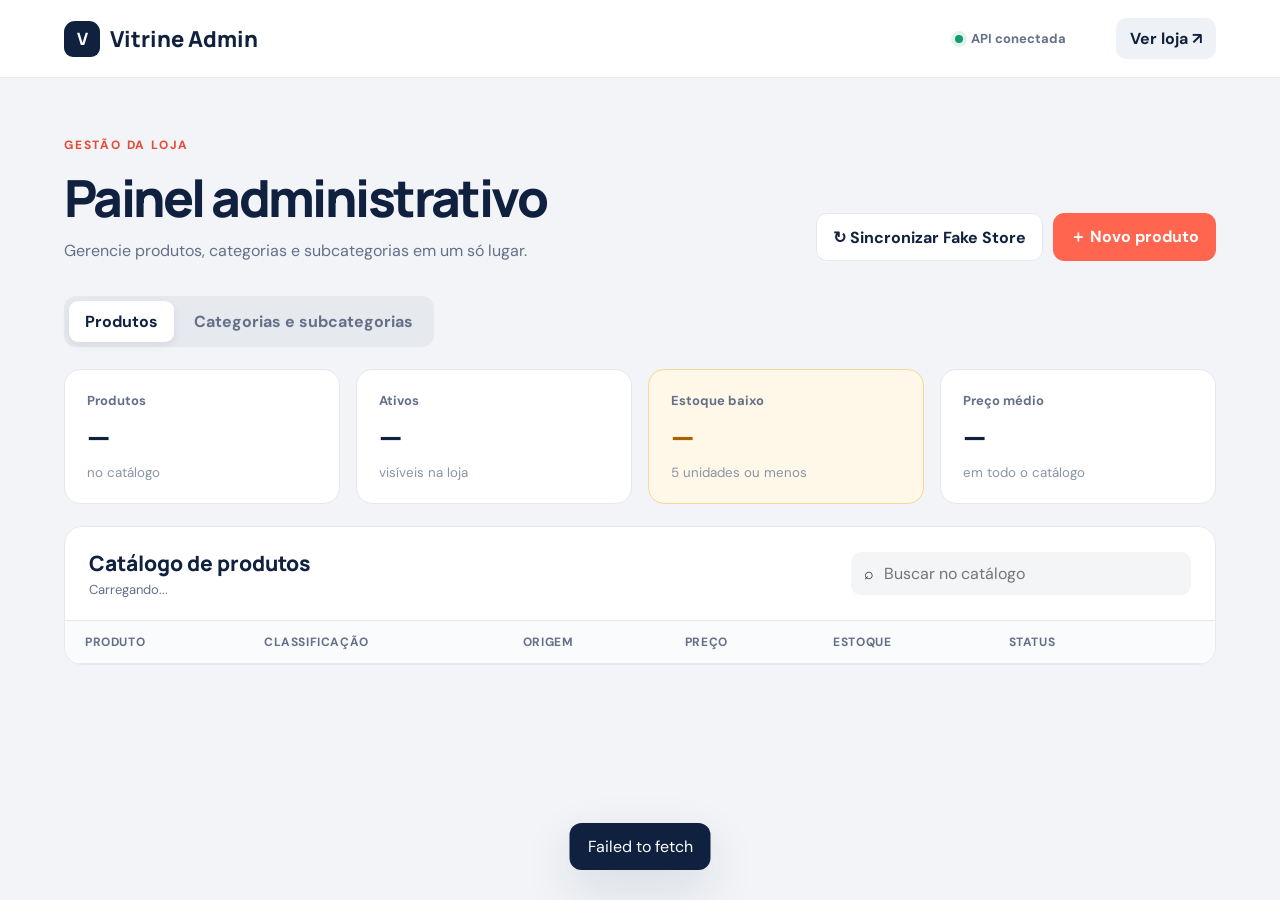
==== admin.html @ 78b6fb61 "feat: separa painel e adiciona gestão de categorias" ====
<!doctype html>
<html lang="pt-BR">
  <head>
    <meta charset="UTF-8" />
    <meta name="viewport" content="width=device-width, initial-scale=1.0" />
    <meta name="description" content="Painel administrativo da Vitrine" />
    <title>Vitrine — painel administrativo</title>
    <link rel="preconnect" href="https://fonts.googleapis.com" />
    <link rel="preconnect" href="https://fonts.gstatic.com" crossorigin />
    <link href="https://fonts.googleapis.com/css2?family=DM+Sans:wght@400;500;600;700&family=Manrope:wght@700;800&display=swap" rel="stylesheet" />
    <link rel="stylesheet" href="styles.css" />
  </head>
  <body class="admin-body">
    <header class="topbar admin-header">
      <a class="brand" href="admin.html" aria-label="Painel Vitrine"><span class="brand-mark">V</span><span>Vitrine Admin</span></a>
      <div class="admin-header-label"><span class="status-dot"></span> API conectada</div>
      <a class="store-link" href="index.html">Ver loja <span>↗</span></a>
    </header>

    <main class="admin admin-standalone">
      <div class="admin-topbar">
        <div><span class="eyebrow">GESTÃO DA LOJA</span><h1>Painel administrativo</h1><p>Gerencie produtos, categorias e subcategorias em um só lugar.</p></div>
        <div class="admin-actions">
          <button class="secondary-admin-button" id="syncProducts" type="button">↻ Sincronizar Fake Store</button>
          <button class="primary-admin-button" id="newProduct" type="button">＋ Novo produto</button>
        </div>
      </div>

      <nav class="admin-tabs" aria-label="Áreas administrativas">
        <button class="active" type="button" data-admin-tab="products">Produtos</button>
        <button type="button" data-admin-tab="categories">Categorias e subcategorias</button>
      </nav>

      <section id="productsView">
        <div class="metric-grid">
          <article><span>Produtos</span><strong id="metricTotal">—</strong><small>no catálogo</small></article>
          <article><span>Ativos</span><strong id="metricActive">—</strong><small>visíveis na loja</small></article>
          <article class="warning-metric"><span>Estoque baixo</span><strong id="metricLowStock">—</strong><small>5 unidades ou menos</small></article>
          <article><span>Preço médio</span><strong id="metricAverage">—</strong><small>em todo o catálogo</small></article>
        </div>

        <div class="admin-card">
          <div class="admin-card-header">
            <div><h2>Catálogo de produtos</h2><p id="adminCount">Carregando...</p></div>
            <label class="admin-search"><span>⌕</span><input id="adminSearch" type="search" placeholder="Buscar no catálogo" /></label>
          </div>
          <div class="table-wrap">
            <table class="product-table">
              <thead><tr><th>Produto</th><th>Classificação</th><th>Origem</th><th>Preço</th><th>Estoque</th><th>Status</th><th><span class="sr-only">Ações</span></th></tr></thead>
              <tbody id="adminTable"></tbody>
            </table>
          </div>
          <div class="admin-empty hidden" id="adminEmpty"><p>Nenhum produto cadastrado.</p><button id="emptySync" type="button">Importar da Fake Store</button></div>
        </div>
      </section>

      <section class="hidden" id="categoriesView">
        <div class="taxonomy-grid">
          <article class="admin-card taxonomy-card">
            <div class="admin-card-header">
              <div><h2>Categorias</h2><p id="categoryCount">0 categorias</p></div>
              <button class="small-primary-button" id="newCategory" type="button">＋ Nova categoria</button>
            </div>
            <div class="taxonomy-list" id="categoryList"></div>
          </article>

          <article class="admin-card taxonomy-card">
            <div class="admin-card-header taxonomy-header">
              <div><h2>Subcategorias</h2><p id="subcategoryCount">0 subcategorias</p></div>
              <button class="small-primary-button" id="newSubcategory" type="button">＋ Nova subcategoria</button>
            </div>
            <label class="taxonomy-filter">Filtrar por categoria<select id="subcategoryFilter"><option value="">Todas as categorias</option></select></label>
            <div class="taxonomy-list" id="subcategoryList"></div>
          </article>
        </div>
      </section>
    </main>

    <dialog id="productFormDialog" class="form-dialog">
      <form id="productForm">
        <div class="form-dialog-header"><div><span class="eyebrow" id="formEyebrow">NOVO ITEM</span><h2 id="formTitle">Cadastrar produto</h2></div><button class="dialog-close" data-close="productFormDialog" type="button" aria-label="Fechar">×</button></div>
        <input type="hidden" id="productId" />
        <div class="form-grid">
          <label class="full-field">Nome do produto<input id="productTitle" required minlength="2" maxlength="160" /></label>
          <label>Categoria<select id="productCategory" required></select></label>
          <label>Subcategoria<select id="productSubcategory"><option value="">Sem subcategoria</option></select></label>
          <label>Preço (R$)<input id="productPrice" type="number" min="0.01" step="0.01" required /></label>
          <label>Estoque<input id="productStock" type="number" min="0" step="1" required /></label>
          <label>Produto ativo<select id="productActive"><option value="true">Sim</option><option value="false">Não</option></select></label>
          <label class="full-field">URL da imagem<input id="productImage" type="url" required /></label>
          <label class="full-field">Descrição<textarea id="productDescription" rows="4" required minlength="2" maxlength="1200"></textarea></label>
        </div>
        <div class="form-error hidden" id="formError"></div>
        <div class="dialog-actions"><button class="secondary-button" data-close="productFormDialog" type="button">Cancelar</button><button class="primary-button" id="saveProduct" type="submit">Salvar produto</button></div>
      </form>
    </dialog>

    <dialog id="categoryDialog" class="small-form-dialog">
      <form id="categoryForm">
        <div class="form-dialog-header"><div><span class="eyebrow">CLASSIFICAÇÃO</span><h2 id="categoryFormTitle">Nova categoria</h2></div><button class="dialog-close" data-close="categoryDialog" type="button">×</button></div>
        <input type="hidden" id="categoryId" />
        <label class="standalone-field">Nome da categoria<input id="categoryName" required minlength="2" maxlength="80" placeholder="Ex.: Eletrônicos" /></label>
        <div class="form-error hidden" id="categoryError"></div>
        <div class="dialog-actions"><button class="secondary-button" data-close="categoryDialog" type="button">Cancelar</button><button class="primary-button" type="submit">Salvar categoria</button></div>
      </form>
    </dialog>

    <dialog id="subcategoryDialog" class="small-form-dialog">
      <form id="subcategoryForm">
        <div class="form-dialog-header"><div><span class="eyebrow">CLASSIFICAÇÃO</span><h2 id="subcategoryFormTitle">Nova subcategoria</h2></div><button class="dialog-close" data-close="subcategoryDialog" type="button">×</button></div>
        <input type="hidden" id="subcategoryId" />
        <label class="standalone-field">Categoria principal<select id="subcategoryCategory" required></select></label>
        <label class="standalone-field">Nome da subcategoria<input id="subcategoryName" required minlength="2" maxlength="80" placeholder="Ex.: Smartphones" /></label>
        <div class="form-error hidden" id="subcategoryError"></div>
        <div class="dialog-actions"><button class="secondary-button" data-close="subcategoryDialog" type="button">Cancelar</button><button class="primary-button" type="submit">Salvar subcategoria</button></div>
      </form>
    </dialog>

    <dialog id="deleteDialog" class="confirm-dialog">
      <form method="dialog"><div class="danger-icon">!</div><h2 id="deleteTitle">Excluir item?</h2><p id="deleteMessage">Esta ação não poderá ser desfeita.</p><div class="dialog-actions"><button value="cancel" class="secondary-button">Cancelar</button><button value="default" class="danger-button" id="confirmDelete">Excluir</button></div></form>
    </dialog>

    <div class="toast" id="toast" role="status" aria-live="polite"></div>
    <script src="config.js"></script>
    <script src="admin.js"></script>
  </body>
</html>
---- styles.css ----
:root {
  --ink: #10213f;
  --muted: #647089;
  --paper: #f8f7f3;
  --white: #ffffff;
  --line: #e5e8ee;
  --accent: #ff654f;
  --accent-dark: #e84c39;
  --green: #159b72;
  --soft-coral: #fff0ec;
  --shadow: 0 18px 50px rgba(16, 33, 63, 0.12);
}

* { box-sizing: border-box; }
html { scroll-behavior: smooth; }
body { margin: 0; background: var(--paper); color: var(--ink); font-family: "DM Sans", sans-serif; }
button, input, select { font: inherit; }
button, a { -webkit-tap-highlight-color: transparent; }
button { color: inherit; }

.topbar { position: sticky; top: 0; z-index: 20; height: 78px; padding: 0 5vw; display: flex; align-items: center; gap: 32px; background: rgba(248,247,243,.94); border-bottom: 1px solid rgba(16,33,63,.08); backdrop-filter: blur(18px); }
.brand { display: flex; align-items: center; gap: 10px; color: var(--ink); text-decoration: none; font-family: Manrope, sans-serif; font-size: 22px; font-weight: 800; }
.brand-mark { display: grid; place-items: center; width: 36px; height: 36px; color: white; background: var(--ink); border-radius: 11px 11px 9px 9px; font-size: 17px; }
.search { flex: 1; max-width: 540px; display: flex; align-items: center; gap: 10px; padding: 12px 14px; background: #eef1f5; border: 1px solid transparent; border-radius: 14px; transition: .2s; }
.search:focus-within { background: white; border-color: #bbc5d5; box-shadow: 0 0 0 4px rgba(16,33,63,.05); }
.search input { width: 100%; background: transparent; border: 0; outline: 0; color: var(--ink); }
.search kbd { padding: 3px 7px; color: #8a94a6; background: white; border: 1px solid #dce1e8; border-radius: 6px; font-size: 11px; }
.nav-links { margin-left: auto; display: flex; align-items: center; gap: 22px; }
.nav-links a, .nav-button { position: relative; padding: 26px 0 23px; color: var(--muted); background: none; border: 0; text-decoration: none; cursor: pointer; font-weight: 600; }
.nav-links .active, .nav-links a:hover, .nav-button:hover { color: var(--ink); }
.nav-links .active::after { content: ""; position: absolute; left: 0; right: 0; bottom: 15px; height: 2px; background: var(--accent); border-radius: 2px; }
.nav-button span { display: inline-grid; place-items: center; min-width: 20px; height: 20px; margin-left: 4px; color: white; background: var(--accent); border-radius: 99px; font-size: 11px; }
.cart-button { display: flex; align-items: center; gap: 8px; padding: 10px 13px; color: white; background: var(--ink); border: 0; border-radius: 13px; cursor: pointer; font-weight: 600; transition: transform .2s; }
.cart-button:hover { transform: translateY(-2px); }
.cart-button strong { display: grid; place-items: center; min-width: 22px; height: 22px; padding: 0 6px; color: var(--ink); background: white; border-radius: 99px; font-size: 12px; }
.admin-mobile { display: none; width: 42px; height: 42px; place-items: center; background: white; border: 1px solid var(--line); border-radius: 12px; cursor: pointer; font-size: 18px; }

main { overflow: hidden; }
.hero { min-height: 540px; margin: 28px 5vw 0; padding: 64px 7%; display: grid; grid-template-columns: 1fr 1fr; align-items: center; background: linear-gradient(125deg, #fff 0%, #fff2ee 58%, #f9d8d0 100%); border-radius: 28px; overflow: hidden; }
.eyebrow { color: var(--accent-dark); font-size: 12px; font-weight: 800; letter-spacing: .15em; }
.hero h1 { max-width: 620px; margin: 15px 0 18px; font-family: Manrope, sans-serif; font-size: clamp(45px, 5.4vw, 80px); line-height: .98; letter-spacing: -.06em; }
.hero h1 em { color: var(--accent); font-family: Georgia, serif; font-weight: 400; }
.hero-copy > p { max-width: 550px; margin: 0 0 30px; color: var(--muted); font-size: 18px; line-height: 1.65; }
.primary-action { display: inline-flex; align-items: center; gap: 20px; padding: 15px 20px; color: white; background: var(--accent); border-radius: 13px; text-decoration: none; font-weight: 700; box-shadow: 0 12px 24px rgba(255,101,79,.22); }
.primary-action:hover { background: var(--accent-dark); }
.hero-trust { display: flex; gap: 22px; margin-top: 28px; color: var(--muted); font-size: 13px; }
.hero-trust span::first-letter { color: var(--green); }
.hero-art { position: relative; height: 390px; }
.orb { position: absolute; border-radius: 50%; filter: blur(2px); }
.orb-one { width: 320px; height: 320px; top: 32px; left: 20%; background: linear-gradient(145deg, #ff9c8a, #ff5f49); }
.orb-two { width: 130px; height: 130px; right: 5%; bottom: 0; background: #ffd76b; opacity: .8; }
.bag { position: absolute; left: 31%; top: 83px; width: 205px; height: 235px; display: grid; place-items: center; color: white; background: var(--ink); border-radius: 14px 14px 30px 30px; box-shadow: 0 28px 45px rgba(16,33,63,.25); transform: rotate(-5deg); }
.bag strong { font: 800 78px Manrope; }
.bag-handle { position: absolute; width: 92px; height: 70px; top: -54px; border: 13px solid var(--ink); border-bottom: 0; border-radius: 60px 60px 0 0; }
.floating-card { position: absolute; z-index: 2; padding: 13px 17px; display: grid; grid-template-columns: auto 1fr; column-gap: 9px; background: rgba(255,255,255,.93); border: 1px solid rgba(255,255,255,.8); border-radius: 15px; box-shadow: var(--shadow); backdrop-filter: blur(10px); }
.floating-card > span { grid-row: 1 / 3; align-self: center; color: var(--accent); font-size: 25px; }
.floating-card strong { font-size: 14px; }
.floating-card small { color: var(--muted); }
.card-rating { left: 8%; top: 20px; }
.card-delivery { right: -4%; bottom: 34px; }

.benefits { margin: 0 5vw; padding: 24px 5%; display: grid; grid-template-columns: repeat(3, 1fr); gap: 40px; background: var(--ink); border-radius: 0 0 24px 24px; }
.benefits article { display: flex; align-items: center; gap: 15px; color: white; }
.benefits article > span { display: grid; place-items: center; width: 42px; height: 42px; border: 1px solid rgba(255,255,255,.22); border-radius: 50%; font-size: 20px; }
.benefits strong, .benefits small { display: block; }
.benefits small { margin-top: 4px; color: #aeb8ca; }

.catalog { max-width: 1440px; margin: 0 auto; padding: 105px 5vw; }
.section-heading { display: flex; justify-content: space-between; align-items: end; gap: 30px; }
.section-heading h2 { margin: 10px 0 0; font: 800 clamp(30px, 4vw, 50px) Manrope; letter-spacing: -.04em; }
.section-heading p { color: var(--muted); }
.catalog-controls { margin: 34px 0 28px; display: flex; justify-content: space-between; align-items: center; gap: 20px; }
.category-tabs { display: flex; flex-wrap: wrap; gap: 10px; }
.category-tabs button { padding: 10px 16px; color: var(--muted); background: white; border: 1px solid var(--line); border-radius: 99px; cursor: pointer; transition: .2s; }
.category-tabs button:hover, .category-tabs button.active { color: white; background: var(--ink); border-color: var(--ink); }
.sort-control { display: flex; align-items: center; gap: 10px; color: var(--muted); font-size: 14px; }
.sort-control select { padding: 10px 36px 10px 12px; color: var(--ink); background: white; border: 1px solid var(--line); border-radius: 10px; outline: 0; }
.product-grid { display: grid; grid-template-columns: repeat(4, minmax(0,1fr)); gap: 18px; }
.product-card { position: relative; display: flex; flex-direction: column; min-width: 0; background: white; border: 1px solid var(--line); border-radius: 18px; overflow: hidden; transition: transform .25s, box-shadow .25s; }
.product-card:hover { transform: translateY(-5px); box-shadow: var(--shadow); }
.product-image { position: relative; height: 255px; padding: 30px; display: grid; place-items: center; overflow: hidden; background: #f2f3f5; cursor: pointer; }
.product-image img { display: block; width: auto; height: auto; max-width: 100%; max-height: 100%; object-fit: contain; mix-blend-mode: multiply; transition: transform .3s; }
.product-card:hover .product-image img { transform: scale(1.04); }
.favorite { position: absolute; z-index: 2; top: 14px; right: 14px; width: 38px; height: 38px; display: grid; place-items: center; color: var(--ink); background: rgba(255,255,255,.92); border: 0; border-radius: 50%; cursor: pointer; font-size: 18px; }
.favorite.active { color: var(--accent); }
.product-body { flex: 1; padding: 18px; display: flex; flex-direction: column; }
.product-category { color: var(--accent-dark); font-size: 11px; font-weight: 800; letter-spacing: .08em; text-transform: uppercase; }
.product-body h3 { min-height: 46px; margin: 8px 0; font-size: 16px; line-height: 1.4; }
.rating { margin-bottom: 12px; color: #e9a400; font-size: 13px; }
.rating span { color: var(--muted); }
.product-footer { margin-top: auto; display: flex; align-items: center; justify-content: space-between; gap: 10px; }
.product-price { font: 800 20px Manrope; }
.add-button { padding: 11px 14px; color: white; background: var(--accent); border: 0; border-radius: 10px; cursor: pointer; font-weight: 700; }
.add-button:hover { background: var(--accent-dark); }
.empty-state { padding: 80px 20px; text-align: center; background: white; border-radius: 20px; }
.empty-state > span { font-size: 46px; }
.empty-state h3 { margin-bottom: 8px; }
.empty-state p { color: var(--muted); }
.empty-state button { padding: 10px 16px; color: white; background: var(--ink); border: 0; border-radius: 10px; cursor: pointer; }
.hidden { display: none !important; }

.overlay { position: fixed; z-index: 30; inset: 0; visibility: hidden; background: rgba(7,16,32,.48); opacity: 0; backdrop-filter: blur(3px); transition: .25s; }
.overlay.open { visibility: visible; opacity: 1; }
.cart-drawer { position: fixed; z-index: 40; top: 0; right: 0; width: min(470px, 100%); height: 100vh; padding: 28px; display: flex; flex-direction: column; background: white; box-shadow: -20px 0 60px rgba(16,33,63,.18); transform: translateX(105%); transition: transform .3s ease; }
.cart-drawer.open { transform: translateX(0); }
.drawer-header { display: flex; justify-content: space-between; align-items: start; padding-bottom: 20px; border-bottom: 1px solid var(--line); }
.drawer-header h2 { margin: 5px 0 0; font: 800 30px Manrope; }
.drawer-header button, .dialog-close { width: 38px; height: 38px; display: grid; place-items: center; background: #f1f3f6; border: 0; border-radius: 50%; cursor: pointer; font-size: 24px; }
.cart-items { flex: 1; overflow: auto; }
.cart-item { padding: 18px 0; display: grid; grid-template-columns: 75px 1fr auto; gap: 14px; border-bottom: 1px solid var(--line); }
.cart-item img { width: 75px; height: 82px; padding: 9px; object-fit: contain; background: #f4f5f6; border-radius: 12px; }
.cart-item h4 { margin: 3px 0 8px; font-size: 14px; }
.cart-item-price { font-weight: 800; }
.quantity { display: flex; align-items: center; gap: 8px; margin-top: 11px; }
.quantity button { width: 27px; height: 27px; background: #eef1f5; border: 0; border-radius: 7px; cursor: pointer; }
.remove-item { align-self: center; color: #8c96a8; background: none; border: 0; cursor: pointer; font-size: 18px; }
.cart-empty { flex: 1; display: grid; place-content: center; text-align: center; }
.cart-empty > div { font-size: 48px; }
.cart-empty h3 { margin-bottom: 0; }
.cart-empty p { color: var(--muted); }
.cart-summary { padding-top: 20px; border-top: 1px solid var(--line); }
.budget-heading, .budget-row { display: flex; justify-content: space-between; align-items: center; }
.budget-heading { font-weight: 800; }
.budget-heading button { color: var(--accent-dark); background: none; border: 0; cursor: pointer; font-size: 12px; font-weight: 700; }
.budget-row { margin-top: 15px; }
.budget-row strong { font: 800 22px Manrope; }
.budget-row span, .cart-summary small { color: var(--muted); }
.progress { height: 8px; margin: 8px 0; overflow: hidden; background: #e8ebf0; border-radius: 99px; }
.progress span { display: block; width: 0; height: 100%; background: var(--green); border-radius: inherit; transition: width .3s; }
.cart-summary dl { margin: 20px 0; }
.cart-summary dl div { display: flex; justify-content: space-between; margin: 10px 0; }
.cart-summary dt { color: var(--muted); }
.cart-summary dd { margin: 0; font-weight: 700; }
.cart-summary .total { padding-top: 13px; border-top: 1px dashed var(--line); font-size: 21px; }
.cart-summary .total dt { color: var(--ink); font-weight: 800; }
.checkout-button { width: 100%; padding: 15px; display: flex; justify-content: center; gap: 20px; color: white; background: var(--accent); border: 0; border-radius: 12px; cursor: pointer; font-weight: 800; }
.checkout-button:hover { background: var(--accent-dark); }

dialog { color: var(--ink); background: white; border: 0; border-radius: 22px; box-shadow: var(--shadow); }
dialog::backdrop { background: rgba(7,16,32,.58); backdrop-filter: blur(4px); }
.product-dialog { position: relative; width: min(870px, 92vw); padding: 38px; }
.dialog-close { position: absolute; z-index: 2; top: 18px; right: 18px; }
.dialog-product { display: grid; grid-template-columns: 1fr 1fr; gap: 42px; align-items: center; }
.dialog-product-image { height: 420px; padding: 50px; display: grid; place-items: center; background: #f2f3f5; border-radius: 18px; }
.dialog-product-image img { max-width: 100%; max-height: 100%; object-fit: contain; mix-blend-mode: multiply; }
.dialog-product h2 { margin: 10px 0; font: 800 32px/1.2 Manrope; }
.dialog-product p { color: var(--muted); line-height: 1.6; }
.dialog-product .product-price { display: block; margin: 20px 0; font-size: 28px; }
.dialog-product .add-button { width: 100%; padding: 14px; }
.budget-dialog { width: min(460px, 92vw); padding: 34px; }
.budget-dialog h2 { margin: 8px 0; font: 800 28px Manrope; }
.budget-dialog p { color: var(--muted); line-height: 1.55; }
.budget-dialog label { display: grid; gap: 8px; margin: 24px 0; font-weight: 700; }
.money-input { display: flex; align-items: center; gap: 8px; padding: 12px; border: 1px solid var(--line); border-radius: 12px; }
.money-input input { width: 100%; border: 0; outline: 0; font-weight: 700; }
.dialog-actions { display: flex; justify-content: flex-end; gap: 10px; }
.secondary-button, .primary-button { padding: 11px 16px; border-radius: 10px; cursor: pointer; font-weight: 700; }
.secondary-button { background: white; border: 1px solid var(--line); }
.primary-button { color: white; background: var(--ink); border: 1px solid var(--ink); }
.toast { position: fixed; z-index: 80; left: 50%; bottom: 30px; padding: 13px 18px; color: white; background: var(--ink); border-radius: 12px; box-shadow: var(--shadow); opacity: 0; transform: translate(-50%, 20px); pointer-events: none; transition: .25s; }
.toast.show { opacity: 1; transform: translate(-50%, 0); }

.loading-state { min-height: 280px; display: grid; place-content: center; justify-items: center; gap: 12px; color: var(--muted); }
.loading-state span { width: 34px; height: 34px; border: 3px solid var(--line); border-top-color: var(--accent); border-radius: 50%; animation: spin .8s linear infinite; }
@keyframes spin { to { transform: rotate(360deg); } }
.add-button:disabled, button:disabled { cursor: not-allowed; opacity: .55; }
.sr-only { position: absolute; width: 1px; height: 1px; padding: 0; margin: -1px; overflow: hidden; clip: rect(0,0,0,0); white-space: nowrap; border: 0; }

.admin { min-height: calc(100vh - 78px); padding: 55px 5vw 90px; background: #f2f4f7; }
.admin-body { min-height: 100vh; background: #f2f4f7; }
.admin-standalone { display: block; }
.admin-header { background: rgba(255,255,255,.96); }
.admin-header-label { margin-left: auto; display: flex; align-items: center; gap: 8px; color: var(--muted); font-size: 13px; font-weight: 700; }
.status-dot { width: 8px; height: 8px; background: var(--green); border-radius: 50%; box-shadow: 0 0 0 4px rgba(21,155,114,.12); }
.store-link { margin-left: 18px; padding: 10px 14px; color: var(--ink); background: #eef1f5; border-radius: 10px; text-decoration: none; font-weight: 700; }
.admin-topbar { max-width: 1440px; margin: 0 auto 35px; display: flex; justify-content: space-between; align-items: end; gap: 30px; }
.admin-topbar h1 { margin: 8px 0; font: 800 clamp(34px, 4vw, 52px) Manrope; letter-spacing: -.05em; }
.admin-topbar p { margin: 0; color: var(--muted); }
.admin-actions { display: flex; flex-wrap: wrap; justify-content: flex-end; gap: 10px; }
.primary-admin-button, .secondary-admin-button, .admin-exit { padding: 12px 16px; border-radius: 11px; cursor: pointer; font-weight: 700; }
.primary-admin-button { color: white; background: var(--accent); border: 1px solid var(--accent); }
.secondary-admin-button { color: var(--ink); background: white; border: 1px solid var(--line); }
.admin-exit { color: var(--muted); background: transparent; border: 1px solid transparent; }
.metric-grid { max-width: 1440px; margin: 0 auto 22px; display: grid; grid-template-columns: repeat(4, 1fr); gap: 16px; }
.metric-grid article { padding: 22px; display: grid; gap: 7px; background: white; border: 1px solid var(--line); border-radius: 16px; }
.metric-grid article > span { color: var(--muted); font-size: 13px; font-weight: 700; }
.metric-grid article > strong { font: 800 30px Manrope; }
.metric-grid article > small { color: #8a94a6; }
.metric-grid .warning-metric { background: #fff7e7; border-color: #f3d999; }
.metric-grid .warning-metric strong { color: #a96200; }
.admin-card { max-width: 1440px; margin: 0 auto; background: white; border: 1px solid var(--line); border-radius: 18px; overflow: hidden; }
.admin-tabs { max-width: 1440px; margin: 0 auto 22px; padding: 5px; display: inline-flex; gap: 4px; background: #e6e9ee; border-radius: 12px; }
.admin-tabs button { padding: 10px 16px; color: var(--muted); background: transparent; border: 0; border-radius: 9px; cursor: pointer; font-weight: 700; }
.admin-tabs button.active { color: var(--ink); background: white; box-shadow: 0 3px 10px rgba(16,33,63,.08); }
.admin-card-header { padding: 22px 24px; display: flex; justify-content: space-between; align-items: center; gap: 20px; border-bottom: 1px solid var(--line); }
.admin-card-header h2 { margin: 0 0 4px; font: 800 21px Manrope; }
.admin-card-header p { margin: 0; color: var(--muted); font-size: 13px; }
.admin-search { width: min(340px, 100%); padding: 10px 13px; display: flex; gap: 8px; align-items: center; background: #f3f5f7; border-radius: 10px; }
.admin-search input { width: 100%; background: none; border: 0; outline: 0; }
.table-wrap { overflow-x: auto; }
.product-table { width: 100%; border-collapse: collapse; }
.product-table th { padding: 13px 20px; color: var(--muted); background: #fafbfc; border-bottom: 1px solid var(--line); text-align: left; font-size: 12px; text-transform: uppercase; letter-spacing: .05em; }
.product-table td { padding: 15px 20px; border-bottom: 1px solid var(--line); vertical-align: middle; }
.product-table tbody tr:last-child td { border-bottom: 0; }
.product-table tbody tr:hover { background: #fbfcfd; }
.table-product { min-width: 270px; display: flex; align-items: center; gap: 13px; }
.table-product img { width: 48px; height: 52px; padding: 5px; object-fit: contain; background: #f2f3f5; border-radius: 9px; }
.table-product strong, .table-product small { display: block; }
.table-product strong { max-width: 390px; overflow: hidden; text-overflow: ellipsis; white-space: nowrap; font-size: 14px; }
.table-product small { margin-top: 4px; color: var(--muted); }
.classification strong, .classification small { display: block; white-space: nowrap; }
.classification small { margin-top: 4px; color: var(--muted); }
.source-badge, .stock-badge, .status-badge { display: inline-flex; padding: 6px 9px; border-radius: 99px; font-size: 11px; font-weight: 800; white-space: nowrap; }
.source-badge.fake_store { color: #315a9e; background: #eaf1fd; }
.source-badge.local { color: #7453a6; background: #f2eafa; }
.stock-badge { color: var(--ink); background: #eef1f5; }
.stock-badge.low { color: #a75a00; background: #fff1d1; }
.status-badge.active { color: #087a57; background: #ddf6ec; }
.status-badge.inactive { color: #7f8998; background: #edf0f3; }
.row-actions { display: flex; justify-content: flex-end; gap: 7px; }
.row-actions button { width: 34px; height: 34px; display: grid; place-items: center; background: #f1f3f6; border: 0; border-radius: 8px; cursor: pointer; }
.row-actions .delete-action { color: #d23d2a; background: #fff0ed; }
.admin-empty { padding: 70px 20px; text-align: center; color: var(--muted); }
.admin-empty button { padding: 11px 15px; color: white; background: var(--ink); border: 0; border-radius: 10px; cursor: pointer; }

.form-dialog { width: min(720px, 94vw); padding: 30px; }
.form-dialog-header { display: flex; justify-content: space-between; align-items: start; margin-bottom: 25px; }
.form-dialog-header h2 { margin: 6px 0 0; font: 800 28px Manrope; }
.form-dialog-header .dialog-close { position: static; }
.form-grid { display: grid; grid-template-columns: 1fr 1fr; gap: 16px; }
.form-grid label { display: grid; gap: 7px; color: var(--muted); font-size: 13px; font-weight: 700; }
.form-grid .full-field { grid-column: 1 / -1; }
.form-grid input, .form-grid select, .form-grid textarea { width: 100%; padding: 11px 12px; color: var(--ink); background: white; border: 1px solid var(--line); border-radius: 10px; outline: 0; resize: vertical; }
.form-grid input:focus, .form-grid select:focus, .form-grid textarea:focus { border-color: #98a6bb; box-shadow: 0 0 0 3px rgba(16,33,63,.06); }
.form-dialog .dialog-actions { margin-top: 24px; }
.form-error { margin-top: 16px; padding: 10px 12px; color: #a82d1e; background: #fff0ed; border-radius: 9px; font-size: 13px; }
.confirm-dialog { width: min(420px, 92vw); padding: 34px; text-align: center; }
.confirm-dialog h2 { margin: 13px 0 7px; font: 800 25px Manrope; }
.confirm-dialog p { color: var(--muted); line-height: 1.55; }
.confirm-dialog .dialog-actions { justify-content: center; margin-top: 24px; }
.danger-icon { width: 52px; height: 52px; margin: auto; display: grid; place-items: center; color: #c13220; background: #fff0ed; border-radius: 50%; font: 800 22px Manrope; }
.danger-button { padding: 11px 16px; color: white; background: #cf3e2b; border: 1px solid #cf3e2b; border-radius: 10px; cursor: pointer; font-weight: 700; }
.taxonomy-grid { max-width: 1440px; margin: 0 auto; display: grid; grid-template-columns: 1fr 1fr; gap: 20px; align-items: start; }
.taxonomy-card { width: 100%; }
.taxonomy-card .admin-card-header { min-height: 90px; }
.small-primary-button { padding: 10px 13px; color: white; background: var(--ink); border: 0; border-radius: 9px; cursor: pointer; font-weight: 700; }
.taxonomy-filter { margin: 18px 22px 5px; display: flex; align-items: center; justify-content: space-between; gap: 12px; color: var(--muted); font-size: 13px; font-weight: 700; }
.taxonomy-filter select { min-width: 210px; padding: 9px 12px; color: var(--ink); background: #f3f5f7; border: 1px solid var(--line); border-radius: 9px; }
.taxonomy-list { padding: 10px 22px 22px; }
.taxonomy-item { padding: 13px 0; display: grid; grid-template-columns: 42px 1fr auto; align-items: center; gap: 12px; border-bottom: 1px solid var(--line); }
.taxonomy-item:last-child { border-bottom: 0; }
.taxonomy-icon { width: 42px; height: 42px; display: grid; place-items: center; color: white; background: var(--accent); border-radius: 11px; font: 800 17px Manrope; }
.taxonomy-icon.sub { color: #315a9e; background: #eaf1fd; }
.taxonomy-copy strong, .taxonomy-copy small { display: block; }
.taxonomy-copy small { margin-top: 4px; color: var(--muted); }
.taxonomy-empty { padding: 45px 10px; color: var(--muted); text-align: center; }
.small-form-dialog { width: min(480px, 92vw); padding: 30px; }
.small-form-dialog .form-dialog-header { margin-bottom: 22px; }
.standalone-field { display: grid; gap: 8px; margin: 16px 0; color: var(--muted); font-size: 13px; font-weight: 700; }
.standalone-field input, .standalone-field select { width: 100%; padding: 11px 12px; color: var(--ink); background: white; border: 1px solid var(--line); border-radius: 10px; outline: 0; }
.small-form-dialog .dialog-actions { margin-top: 22px; }

@media (max-width: 1050px) {
  .nav-links { display: none; }
  .admin-mobile { display: grid; }
  .hero { grid-template-columns: 1fr; padding-bottom: 20px; }
  .hero-art { height: 330px; }
  .product-grid { grid-template-columns: repeat(3, minmax(0,1fr)); }
  .metric-grid { grid-template-columns: repeat(2, 1fr); }
}
@media (max-width: 760px) {
  .topbar { height: auto; padding: 13px 18px; flex-wrap: wrap; gap: 10px; }
  .brand { order: 1; }
  .cart-button { order: 2; margin-left: auto; }
  .admin-mobile { order: 2; }
  .search { order: 3; flex-basis: 100%; max-width: none; }
  .search kbd, .cart-label { display: none; }
  .hero { min-height: auto; margin: 14px 14px 0; padding: 45px 25px 5px; }
  .hero h1 { font-size: 48px; }
  .hero-art { height: 300px; transform: scale(.88); }
  .bag { left: 27%; }
  .card-delivery { right: -10%; }
  .benefits { margin: 0 14px; padding: 22px; grid-template-columns: 1fr; gap: 18px; }
  .benefits article:not(:first-child) { display: none; }
  .catalog { padding: 75px 14px; }
  .section-heading { align-items: start; flex-direction: column; }
  .section-heading p { margin: 0; }
  .catalog-controls { align-items: stretch; flex-direction: column; }
  .category-tabs { flex-wrap: nowrap; overflow-x: auto; padding-bottom: 5px; }
  .category-tabs button { white-space: nowrap; }
  .sort-control { justify-content: space-between; }
  .product-grid { grid-template-columns: repeat(2, minmax(0,1fr)); gap: 10px; }
  .product-image { height: 190px; padding: 22px; }
  .product-body { padding: 13px; }
  .product-body h3 { font-size: 14px; }
  .product-footer { align-items: stretch; flex-direction: column; }
  .add-button { width: 100%; }
  .cart-drawer { padding: 20px; }
  .dialog-product { grid-template-columns: 1fr; gap: 22px; }
  .dialog-product-image { height: 270px; }
  .product-dialog { padding: 25px; }
  .admin { padding: 40px 14px 70px; }
  .admin-topbar, .admin-card-header { align-items: stretch; flex-direction: column; }
  .admin-actions { justify-content: stretch; }
  .admin-actions button { flex: 1; }
  .metric-grid { grid-template-columns: 1fr 1fr; gap: 10px; }
  .metric-grid article { padding: 16px; }
  .admin-search { width: 100%; }
  .form-grid { grid-template-columns: 1fr; }
  .form-grid .full-field { grid-column: auto; }
  .admin-header-label { display: none; }
  .store-link { margin-left: auto; }
  .taxonomy-grid { grid-template-columns: 1fr; }
  .taxonomy-filter { align-items: stretch; flex-direction: column; }
  .taxonomy-filter select { width: 100%; }
}
@media (max-width: 390px) {
  .product-grid { grid-template-columns: 1fr; }
  .metric-grid { grid-template-columns: 1fr; }
}
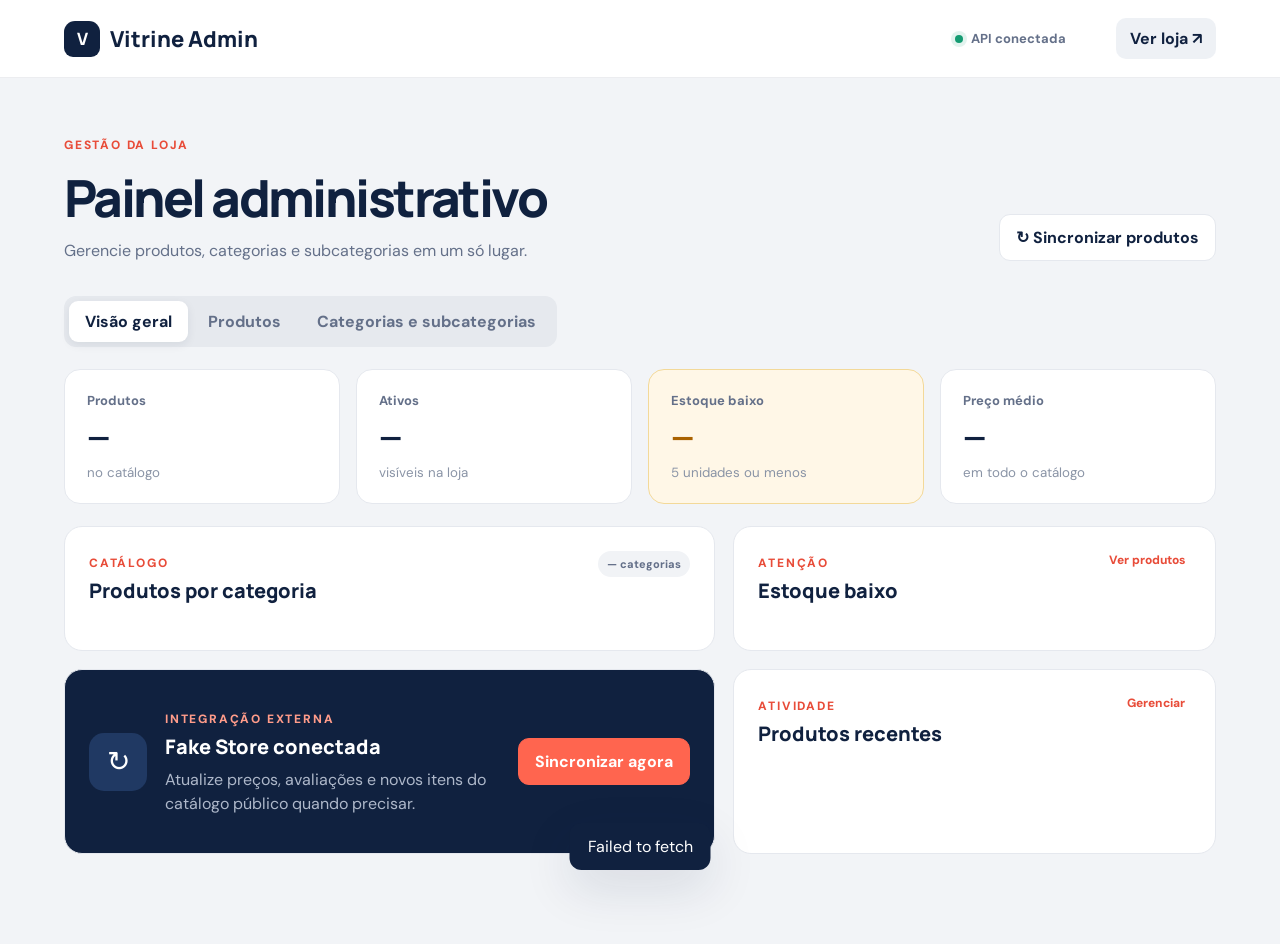
==== commit dfc1ed71: "feat: amplia loja e dashboard administrativo" ====
--- a/admin.html
+++ b/admin.html
@@ -21,23 +21,50 @@
       <div class="admin-topbar">
         <div><span class="eyebrow">GESTÃO DA LOJA</span><h1>Painel administrativo</h1><p>Gerencie produtos, categorias e subcategorias em um só lugar.</p></div>
         <div class="admin-actions">
-          <button class="secondary-admin-button" id="syncProducts" type="button">↻ Sincronizar Fake Store</button>
-          <button class="primary-admin-button" id="newProduct" type="button">＋ Novo produto</button>
+          <button class="secondary-admin-button" id="syncProducts" type="button">↻ Sincronizar produtos</button>
+          <button class="primary-admin-button hidden" id="newProduct" type="button">＋ Novo produto</button>
         </div>
       </div>
 
       <nav class="admin-tabs" aria-label="Áreas administrativas">
-        <button class="active" type="button" data-admin-tab="products">Produtos</button>
+        <button class="active" type="button" data-admin-tab="dashboard">Visão geral</button>
+        <button type="button" data-admin-tab="products">Produtos</button>
         <button type="button" data-admin-tab="categories">Categorias e subcategorias</button>
       </nav>
 
-      <section id="productsView">
+      <section id="dashboardView">
         <div class="metric-grid">
           <article><span>Produtos</span><strong id="metricTotal">—</strong><small>no catálogo</small></article>
           <article><span>Ativos</span><strong id="metricActive">—</strong><small>visíveis na loja</small></article>
           <article class="warning-metric"><span>Estoque baixo</span><strong id="metricLowStock">—</strong><small>5 unidades ou menos</small></article>
           <article><span>Preço médio</span><strong id="metricAverage">—</strong><small>em todo o catálogo</small></article>
         </div>
+
+        <div class="dashboard-grid">
+          <article class="admin-card dashboard-card category-overview-card">
+            <div class="dashboard-card-title"><div><span class="eyebrow">CATÁLOGO</span><h2>Produtos por categoria</h2></div><span class="dashboard-chip" id="dashboardCategoryTotal">— categorias</span></div>
+            <div class="category-chart" id="categoryChart"></div>
+          </article>
+
+          <article class="admin-card dashboard-card">
+            <div class="dashboard-card-title"><div><span class="eyebrow">ATENÇÃO</span><h2>Estoque baixo</h2></div><button class="text-action" type="button" data-go-products>Ver produtos</button></div>
+            <div class="stock-alert-list" id="stockAlertList"></div>
+          </article>
+
+          <article class="admin-card dashboard-card integration-card">
+            <div class="integration-symbol">↻</div>
+            <div><span class="eyebrow">INTEGRAÇÃO EXTERNA</span><h2>Fake Store conectada</h2><p>Atualize preços, avaliações e novos itens do catálogo público quando precisar.</p></div>
+            <button class="primary-admin-button" id="dashboardSync" type="button">Sincronizar agora</button>
+          </article>
+
+          <article class="admin-card dashboard-card">
+            <div class="dashboard-card-title"><div><span class="eyebrow">ATIVIDADE</span><h2>Produtos recentes</h2></div><button class="text-action" type="button" data-go-products>Gerenciar</button></div>
+            <div class="recent-products" id="recentProducts"></div>
+          </article>
+        </div>
+      </section>
+
+      <section class="hidden" id="productsView">
 
         <div class="admin-card">
           <div class="admin-card-header">
--- a/styles.css
+++ b/styles.css
@@ -17,6 +17,10 @@
 button, input, select { font: inherit; }
 button, a { -webkit-tap-highlight-color: transparent; }
 button { color: inherit; }
+
+.announcement-bar { min-height: 34px; padding: 7px 5vw; display: flex; justify-content: center; gap: clamp(28px, 7vw, 100px); color: white; background: var(--ink); font-size: 11px; font-weight: 700; letter-spacing: .04em; text-transform: uppercase; }
+.announcement-bar span { position: relative; }
+.announcement-bar span + span::before { content: "•"; position: absolute; left: calc(clamp(28px, 7vw, 100px) / -2); color: var(--accent); }
 
 .topbar { position: sticky; top: 0; z-index: 20; height: 78px; padding: 0 5vw; display: flex; align-items: center; gap: 32px; background: rgba(248,247,243,.94); border-bottom: 1px solid rgba(16,33,63,.08); backdrop-filter: blur(18px); }
 .brand { display: flex; align-items: center; gap: 10px; color: var(--ink); text-decoration: none; font-family: Manrope, sans-serif; font-size: 22px; font-weight: 800; }
@@ -65,6 +69,22 @@
 .benefits strong, .benefits small { display: block; }
 .benefits small { margin-top: 4px; color: #aeb8ca; }
 
+.category-showcase { max-width: 1440px; margin: 0 auto; padding: 100px 5vw 10px; }
+.category-showcase-grid { margin-top: 32px; display: grid; grid-template-columns: repeat(4, 1fr); gap: 16px; }
+.category-showcase-card { position: relative; min-height: 245px; padding: 25px; overflow: hidden; border: 0; border-radius: 20px; text-align: left; cursor: pointer; transition: transform .25s, box-shadow .25s; }
+.category-showcase-card:hover { transform: translateY(-5px); box-shadow: var(--shadow); }
+.category-showcase-card > div { position: relative; z-index: 2; display: grid; justify-items: start; }
+.category-showcase-card strong { margin-top: 24px; font: 800 23px Manrope; }
+.category-showcase-card small { margin-top: 4px; opacity: .7; }
+.category-showcase-card em { margin-top: 25px; font-style: normal; font-weight: 800; font-size: 13px; }
+.category-showcase-card img { position: absolute; right: -10%; bottom: -10%; width: 56%; height: 67%; object-fit: contain; mix-blend-mode: multiply; opacity: .82; transform: rotate(-7deg); }
+.category-symbol { width: 42px; height: 42px; display: grid; place-items: center; background: rgba(255,255,255,.75); border-radius: 12px; font-size: 20px; }
+.category-showcase-card.navy { color: white; background: #1a3159; }
+.category-showcase-card.navy img { mix-blend-mode: screen; opacity: .68; }
+.category-showcase-card.coral { background: #ffd9d1; }
+.category-showcase-card.gold { background: #fae8b5; }
+.category-showcase-card.blue { background: #dce9f7; }
+
 .catalog { max-width: 1440px; margin: 0 auto; padding: 105px 5vw; }
 .section-heading { display: flex; justify-content: space-between; align-items: end; gap: 30px; }
 .section-heading h2 { margin: 10px 0 0; font: 800 clamp(30px, 4vw, 50px) Manrope; letter-spacing: -.04em; }
@@ -88,6 +108,7 @@
 .product-body h3 { min-height: 46px; margin: 8px 0; font-size: 16px; line-height: 1.4; }
 .rating { margin-bottom: 12px; color: #e9a400; font-size: 13px; }
 .rating span { color: var(--muted); }
+.rating .low-stock-inline { margin-left: 8px; padding: 4px 7px; color: #a55c00; background: #fff0ca; border-radius: 99px; font-size: 10px; font-weight: 800; }
 .product-footer { margin-top: auto; display: flex; align-items: center; justify-content: space-between; gap: 10px; }
 .product-price { font: 800 20px Manrope; }
 .add-button { padding: 11px 14px; color: white; background: var(--accent); border: 0; border-radius: 10px; cursor: pointer; font-weight: 700; }
@@ -98,6 +119,38 @@
 .empty-state p { color: var(--muted); }
 .empty-state button { padding: 10px 16px; color: white; background: var(--ink); border: 0; border-radius: 10px; cursor: pointer; }
 .hidden { display: none !important; }
+
+.budget-feature { max-width: 1295px; min-height: 420px; margin: 10px auto 100px; padding: 55px 7%; display: grid; grid-template-columns: 1fr 1.1fr; align-items: center; gap: 70px; color: white; background: var(--ink); border-radius: 28px; overflow: hidden; }
+.budget-feature-visual { position: relative; min-height: 290px; display: grid; place-items: center; }
+.budget-feature-visual::before, .budget-feature-visual::after { content: ""; position: absolute; border-radius: 50%; }
+.budget-feature-visual::before { width: 330px; height: 330px; background: #203963; }
+.budget-feature-visual::after { width: 230px; height: 230px; border: 1px dashed rgba(255,255,255,.25); }
+.budget-ring { position: relative; z-index: 2; width: 170px; height: 170px; display: grid; place-content: center; text-align: center; background: radial-gradient(circle at center, var(--ink) 55%, transparent 57%), conic-gradient(var(--accent) 0 72%, rgba(255,255,255,.14) 72% 100%); border-radius: 50%; }
+.budget-ring span { font: 800 35px Manrope; }
+.budget-ring small { color: #aeb8ca; }
+.budget-mini-card { position: absolute; z-index: 3; right: 0; bottom: 25px; padding: 15px 19px; display: grid; background: white; color: var(--ink); border-radius: 13px; box-shadow: var(--shadow); }
+.budget-mini-card span, .budget-mini-card small { color: var(--muted); font-size: 11px; }
+.budget-mini-card strong { margin: 4px 0; font: 800 20px Manrope; }
+.budget-feature-copy .eyebrow { color: #ff9989; }
+.budget-feature-copy h2 { margin: 12px 0 17px; font: 800 clamp(34px, 4vw, 54px)/1.08 Manrope; letter-spacing: -.045em; }
+.budget-feature-copy p { color: #bac4d4; font-size: 17px; line-height: 1.65; }
+.budget-feature-copy button { margin-top: 14px; padding: 14px 18px; color: var(--ink); background: white; border: 0; border-radius: 11px; cursor: pointer; font-weight: 800; }
+
+.newsletter { max-width: 1295px; margin: 0 auto 90px; padding: 40px 45px; display: flex; align-items: center; justify-content: space-between; gap: 40px; background: #fff0ec; border: 1px solid #ffdbd2; border-radius: 22px; }
+.newsletter h2 { margin: 7px 0 4px; font: 800 28px Manrope; }
+.newsletter p { margin: 0; color: var(--muted); }
+.newsletter form { width: min(480px, 100%); display: flex; padding: 6px; background: white; border: 1px solid var(--line); border-radius: 13px; }
+.newsletter input { flex: 1; min-width: 0; padding: 10px; border: 0; outline: 0; }
+.newsletter button { padding: 11px 16px; color: white; background: var(--accent); border: 0; border-radius: 9px; cursor: pointer; font-weight: 800; }
+.site-footer { padding: 65px 5vw 24px; color: white; background: #0b1830; }
+.footer-main { max-width: 1295px; margin: 0 auto; display: grid; grid-template-columns: 2fr repeat(3, 1fr); gap: 70px; }
+.site-footer .brand { color: white; }
+.footer-brand p { max-width: 300px; color: #8997ad; line-height: 1.6; }
+.footer-main > div:not(.footer-brand) { display: grid; align-content: start; justify-items: start; gap: 12px; }
+.footer-main strong { margin-bottom: 8px; }
+.footer-main a, .footer-main button, .footer-main span { color: #aeb8ca; background: none; border: 0; padding: 0; text-decoration: none; cursor: pointer; }
+.footer-main a:hover, .footer-main button:hover { color: white; }
+.footer-bottom { max-width: 1295px; margin: 55px auto 0; padding-top: 20px; display: flex; justify-content: space-between; color: #738199; border-top: 1px solid rgba(255,255,255,.1); font-size: 12px; }
 
 .overlay { position: fixed; z-index: 30; inset: 0; visibility: hidden; background: rgba(7,16,32,.48); opacity: 0; backdrop-filter: blur(3px); transition: .25s; }
 .overlay.open { visibility: visible; opacity: 1; }
@@ -259,6 +312,31 @@
 .standalone-field { display: grid; gap: 8px; margin: 16px 0; color: var(--muted); font-size: 13px; font-weight: 700; }
 .standalone-field input, .standalone-field select { width: 100%; padding: 11px 12px; color: var(--ink); background: white; border: 1px solid var(--line); border-radius: 10px; outline: 0; }
 .small-form-dialog .dialog-actions { margin-top: 22px; }
+.dashboard-grid { max-width: 1440px; margin: 0 auto; display: grid; grid-template-columns: 1.35fr 1fr; gap: 18px; }
+.dashboard-card { width: 100%; padding: 24px; }
+.dashboard-card-title { display: flex; justify-content: space-between; align-items: start; gap: 20px; margin-bottom: 22px; }
+.dashboard-card-title h2, .integration-card h2 { margin: 5px 0 0; font: 800 20px Manrope; }
+.dashboard-chip { padding: 6px 9px; color: var(--muted); background: #f1f3f6; border-radius: 99px; font-size: 11px; font-weight: 800; white-space: nowrap; }
+.text-action { color: var(--accent-dark); background: none; border: 0; cursor: pointer; font-size: 12px; font-weight: 800; }
+.category-chart { display: grid; gap: 16px; }
+.chart-label { display: flex; justify-content: space-between; gap: 20px; margin-bottom: 7px; font-size: 13px; }
+.chart-label span { overflow: hidden; text-overflow: ellipsis; white-space: nowrap; }
+.chart-track { height: 8px; overflow: hidden; background: #eef1f5; border-radius: 99px; }
+.chart-track span { display: block; height: 100%; background: linear-gradient(90deg, var(--accent), #ff9c8a); border-radius: inherit; }
+.stock-alert-list, .recent-products { display: grid; }
+.stock-alert-item, .recent-product-item { padding: 10px 0; display: grid; grid-template-columns: 46px 1fr auto; align-items: center; gap: 12px; border-bottom: 1px solid var(--line); }
+.stock-alert-item:last-child, .recent-product-item:last-child { border-bottom: 0; }
+.stock-alert-item img, .recent-product-item img { width: 46px; height: 48px; padding: 5px; object-fit: contain; background: #f3f4f6; border-radius: 9px; }
+.stock-alert-item strong, .stock-alert-item small, .recent-product-item strong, .recent-product-item small { display: block; }
+.stock-alert-item strong, .recent-product-item strong { max-width: 270px; overflow: hidden; text-overflow: ellipsis; white-space: nowrap; font-size: 13px; }
+.stock-alert-item small, .recent-product-item small { margin-top: 4px; color: var(--muted); font-size: 11px; }
+.stock-alert-item > span { padding: 5px 8px; color: #a55c00; background: #fff0ca; border-radius: 99px; font-size: 11px; font-weight: 800; }
+.integration-card { min-height: 185px; display: grid; grid-template-columns: 58px 1fr auto; align-items: center; gap: 18px; color: white; background: var(--ink); }
+.integration-card .eyebrow { color: #ff9c8a; }
+.integration-card p { max-width: 510px; margin: 8px 0 0; color: #aeb8ca; line-height: 1.5; }
+.integration-symbol { width: 58px; height: 58px; display: grid; place-items: center; color: white; background: #203963; border-radius: 15px; font-size: 28px; }
+.dashboard-empty, .dashboard-success { padding: 35px 10px; color: var(--muted); text-align: center; }
+.dashboard-success { color: var(--green); }
 
 @media (max-width: 1050px) {
   .nav-links { display: none; }
@@ -267,9 +345,15 @@
   .hero-art { height: 330px; }
   .product-grid { grid-template-columns: repeat(3, minmax(0,1fr)); }
   .metric-grid { grid-template-columns: repeat(2, 1fr); }
+  .category-showcase-grid { grid-template-columns: repeat(2, 1fr); }
+  .budget-feature { margin-left: 5vw; margin-right: 5vw; }
+  .newsletter { margin-left: 5vw; margin-right: 5vw; }
+  .dashboard-grid { grid-template-columns: 1fr; }
 }
 @media (max-width: 760px) {
   .topbar { height: auto; padding: 13px 18px; flex-wrap: wrap; gap: 10px; }
+  .announcement-bar { justify-content: center; }
+  .announcement-bar span:not(:first-child) { display: none; }
   .brand { order: 1; }
   .cart-button { order: 2; margin-left: auto; }
   .admin-mobile { order: 2; }
@@ -283,6 +367,10 @@
   .benefits { margin: 0 14px; padding: 22px; grid-template-columns: 1fr; gap: 18px; }
   .benefits article:not(:first-child) { display: none; }
   .catalog { padding: 75px 14px; }
+  .category-showcase { padding: 70px 14px 0; }
+  .category-showcase-grid { grid-template-columns: 1fr 1fr; gap: 10px; }
+  .category-showcase-card { min-height: 200px; padding: 18px; }
+  .category-showcase-card strong { font-size: 19px; }
   .section-heading { align-items: start; flex-direction: column; }
   .section-heading p { margin: 0; }
   .catalog-controls { align-items: stretch; flex-direction: column; }
@@ -308,13 +396,24 @@
   .admin-search { width: 100%; }
   .form-grid { grid-template-columns: 1fr; }
   .form-grid .full-field { grid-column: auto; }
+  .budget-feature { margin: 0 14px 70px; padding: 35px 24px; grid-template-columns: 1fr; gap: 30px; }
+  .budget-feature-visual { min-height: 260px; }
+  .newsletter { margin: 0 14px 70px; padding: 28px 22px; align-items: stretch; flex-direction: column; }
+  .newsletter form { width: 100%; }
+  .footer-main { grid-template-columns: 1fr 1fr; gap: 40px 25px; }
+  .footer-brand { grid-column: 1 / -1; }
+  .footer-bottom { align-items: flex-start; flex-direction: column; gap: 8px; }
   .admin-header-label { display: none; }
   .store-link { margin-left: auto; }
   .taxonomy-grid { grid-template-columns: 1fr; }
+  .integration-card { grid-template-columns: 48px 1fr; }
+  .integration-card button { grid-column: 1 / -1; }
   .taxonomy-filter { align-items: stretch; flex-direction: column; }
   .taxonomy-filter select { width: 100%; }
 }
 @media (max-width: 390px) {
   .product-grid { grid-template-columns: 1fr; }
   .metric-grid { grid-template-columns: 1fr; }
+  .category-showcase-grid { grid-template-columns: 1fr; }
+  .footer-main { grid-template-columns: 1fr; }
 }
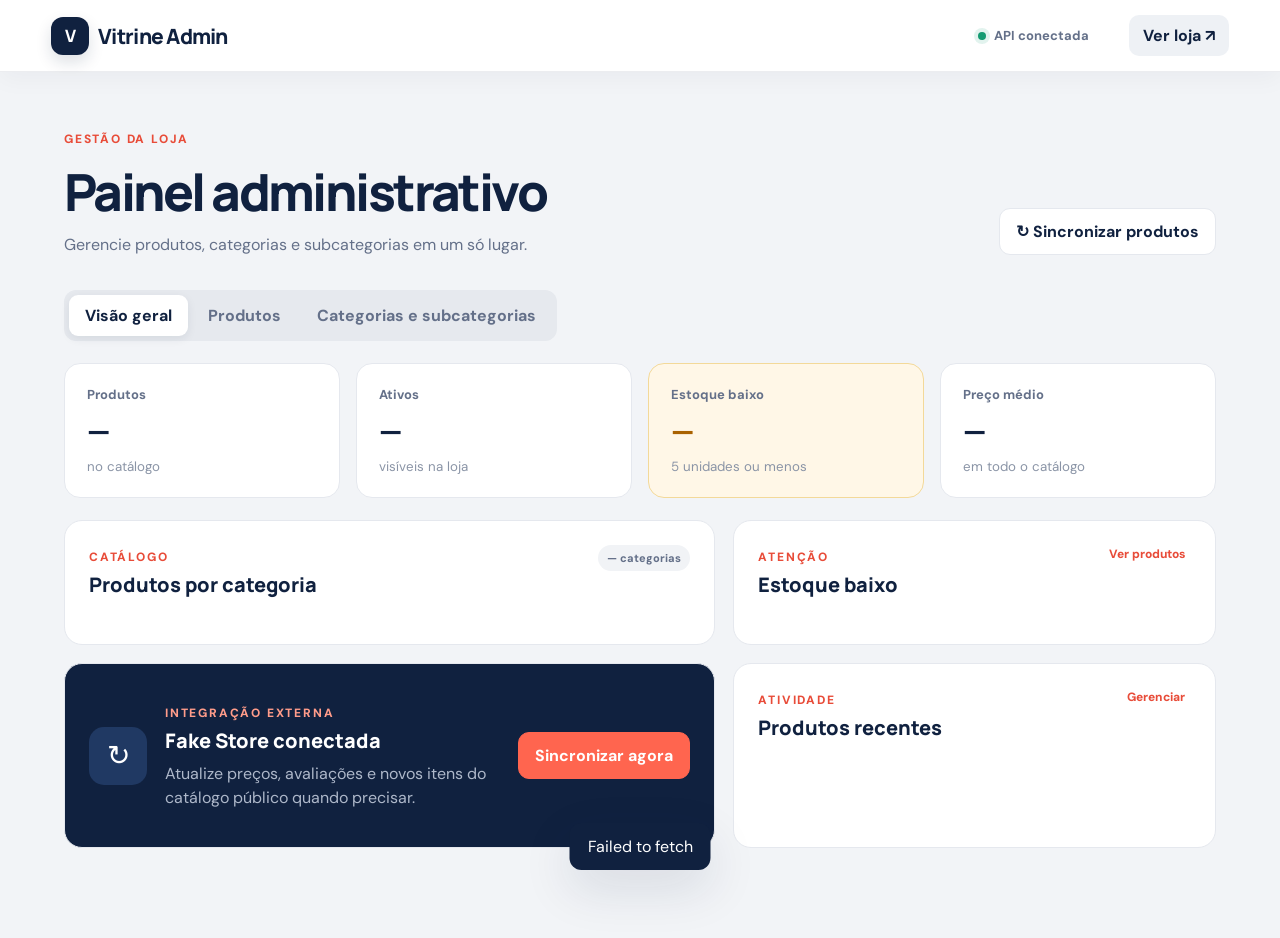
==== commit b803112d: "fix: adiciona ícone da aplicação" ====
--- a/admin.html
+++ b/admin.html
@@ -3,6 +3,7 @@
   <head>
     <meta charset="UTF-8" />
     <meta name="viewport" content="width=device-width, initial-scale=1.0" />
+    <link rel="icon" href="favicon.svg" type="image/svg+xml" />
     <meta name="description" content="Painel administrativo da Vitrine" />
     <title>Vitrine — painel administrativo</title>
     <link rel="preconnect" href="https://fonts.googleapis.com" />
--- a/styles.css
+++ b/styles.css
@@ -22,21 +22,24 @@
 .announcement-bar span { position: relative; }
 .announcement-bar span + span::before { content: "•"; position: absolute; left: calc(clamp(28px, 7vw, 100px) / -2); color: var(--accent); }
 
-.topbar { position: sticky; top: 0; z-index: 20; height: 78px; padding: 0 5vw; display: flex; align-items: center; gap: 32px; background: rgba(248,247,243,.94); border-bottom: 1px solid rgba(16,33,63,.08); backdrop-filter: blur(18px); }
-.brand { display: flex; align-items: center; gap: 10px; color: var(--ink); text-decoration: none; font-family: Manrope, sans-serif; font-size: 22px; font-weight: 800; }
-.brand-mark { display: grid; place-items: center; width: 36px; height: 36px; color: white; background: var(--ink); border-radius: 11px 11px 9px 9px; font-size: 17px; }
-.search { flex: 1; max-width: 540px; display: flex; align-items: center; gap: 10px; padding: 12px 14px; background: #eef1f5; border: 1px solid transparent; border-radius: 14px; transition: .2s; }
+.topbar { position: sticky; top: 0; z-index: 20; height: 72px; padding: 0 4vw; display: flex; align-items: center; gap: 22px; background: rgba(255,255,255,.94); border-bottom: 1px solid rgba(16,33,63,.08); box-shadow: 0 7px 25px rgba(16,33,63,.04); backdrop-filter: blur(18px); }
+.brand { display: flex; align-items: center; gap: 9px; color: var(--ink); text-decoration: none; font-family: Manrope, sans-serif; font-size: 21px; font-weight: 800; letter-spacing: -.035em; }
+.brand-mark { display: grid; place-items: center; width: 38px; height: 38px; color: white; background: var(--ink); border-radius: 12px; font-size: 17px; box-shadow: 0 7px 16px rgba(16,33,63,.14); }
+.search { flex: 1; max-width: 440px; height: 44px; display: flex; align-items: center; gap: 10px; padding: 0 11px 0 14px; background: #f2f4f7; border: 1px solid #edf0f4; border-radius: 12px; transition: .2s; }
 .search:focus-within { background: white; border-color: #bbc5d5; box-shadow: 0 0 0 4px rgba(16,33,63,.05); }
 .search input { width: 100%; background: transparent; border: 0; outline: 0; color: var(--ink); }
-.search kbd { padding: 3px 7px; color: #8a94a6; background: white; border: 1px solid #dce1e8; border-radius: 6px; font-size: 11px; }
-.nav-links { margin-left: auto; display: flex; align-items: center; gap: 22px; }
-.nav-links a, .nav-button { position: relative; padding: 26px 0 23px; color: var(--muted); background: none; border: 0; text-decoration: none; cursor: pointer; font-weight: 600; }
-.nav-links .active, .nav-links a:hover, .nav-button:hover { color: var(--ink); }
-.nav-links .active::after { content: ""; position: absolute; left: 0; right: 0; bottom: 15px; height: 2px; background: var(--accent); border-radius: 2px; }
-.nav-button span { display: inline-grid; place-items: center; min-width: 20px; height: 20px; margin-left: 4px; color: white; background: var(--accent); border-radius: 99px; font-size: 11px; }
-.cart-button { display: flex; align-items: center; gap: 8px; padding: 10px 13px; color: white; background: var(--ink); border: 0; border-radius: 13px; cursor: pointer; font-weight: 600; transition: transform .2s; }
-.cart-button:hover { transform: translateY(-2px); }
-.cart-button strong { display: grid; place-items: center; min-width: 22px; height: 22px; padding: 0 6px; color: var(--ink); background: white; border-radius: 99px; font-size: 12px; }
+.search svg { width: 18px; height: 18px; flex: 0 0 auto; fill: none; stroke: var(--ink); stroke-width: 2; stroke-linecap: round; }
+.search kbd { min-width: 38px; height: 28px; padding: 0 7px; display: flex; align-items: center; justify-content: center; gap: 3px; color: #8a94a6; background: white; border: 1px solid #dce1e8; border-bottom-width: 2px; border-radius: 7px; font-size: 10px; font-family: inherit; }
+.search kbd span { font-size: 11px; }
+.nav-links { margin-left: auto; padding: 4px; display: flex; align-items: center; gap: 2px; background: #f5f6f8; border-radius: 13px; }
+.nav-links a, .nav-button { min-height: 38px; padding: 0 12px; display: inline-flex; align-items: center; gap: 7px; color: var(--muted); background: transparent; border: 0; border-radius: 9px; text-decoration: none; cursor: pointer; font-size: 13px; font-weight: 700; transition: color .2s, background .2s, box-shadow .2s; }
+.nav-links .active, .nav-links a:hover, .nav-button:hover { color: var(--ink); background: white; box-shadow: 0 3px 10px rgba(16,33,63,.07); }
+.nav-button svg { width: 16px; height: 16px; fill: none; stroke: currentColor; stroke-width: 1.8; stroke-linecap: round; stroke-linejoin: round; }
+.nav-button strong { display: inline-grid; place-items: center; min-width: 20px; height: 20px; padding: 0 5px; color: white; background: var(--accent); border-radius: 99px; font-size: 10px; }
+.cart-button { height: 44px; display: flex; align-items: center; gap: 8px; padding: 0 9px 0 14px; color: white; background: var(--ink); border: 0; border-radius: 12px; cursor: pointer; font-size: 13px; font-weight: 700; box-shadow: 0 7px 16px rgba(16,33,63,.13); transition: transform .2s, background .2s; }
+.cart-button:hover { background: #1c3154; transform: translateY(-1px); }
+.cart-button svg { width: 18px; height: 18px; fill: none; stroke: currentColor; stroke-width: 1.8; stroke-linecap: round; stroke-linejoin: round; }
+.cart-button strong { display: grid; place-items: center; min-width: 25px; height: 25px; padding: 0 6px; color: var(--ink); background: white; border-radius: 8px; font-size: 11px; }
 .admin-mobile { display: none; width: 42px; height: 42px; place-items: center; background: white; border: 1px solid var(--line); border-radius: 12px; cursor: pointer; font-size: 18px; }
 
 main { overflow: hidden; }
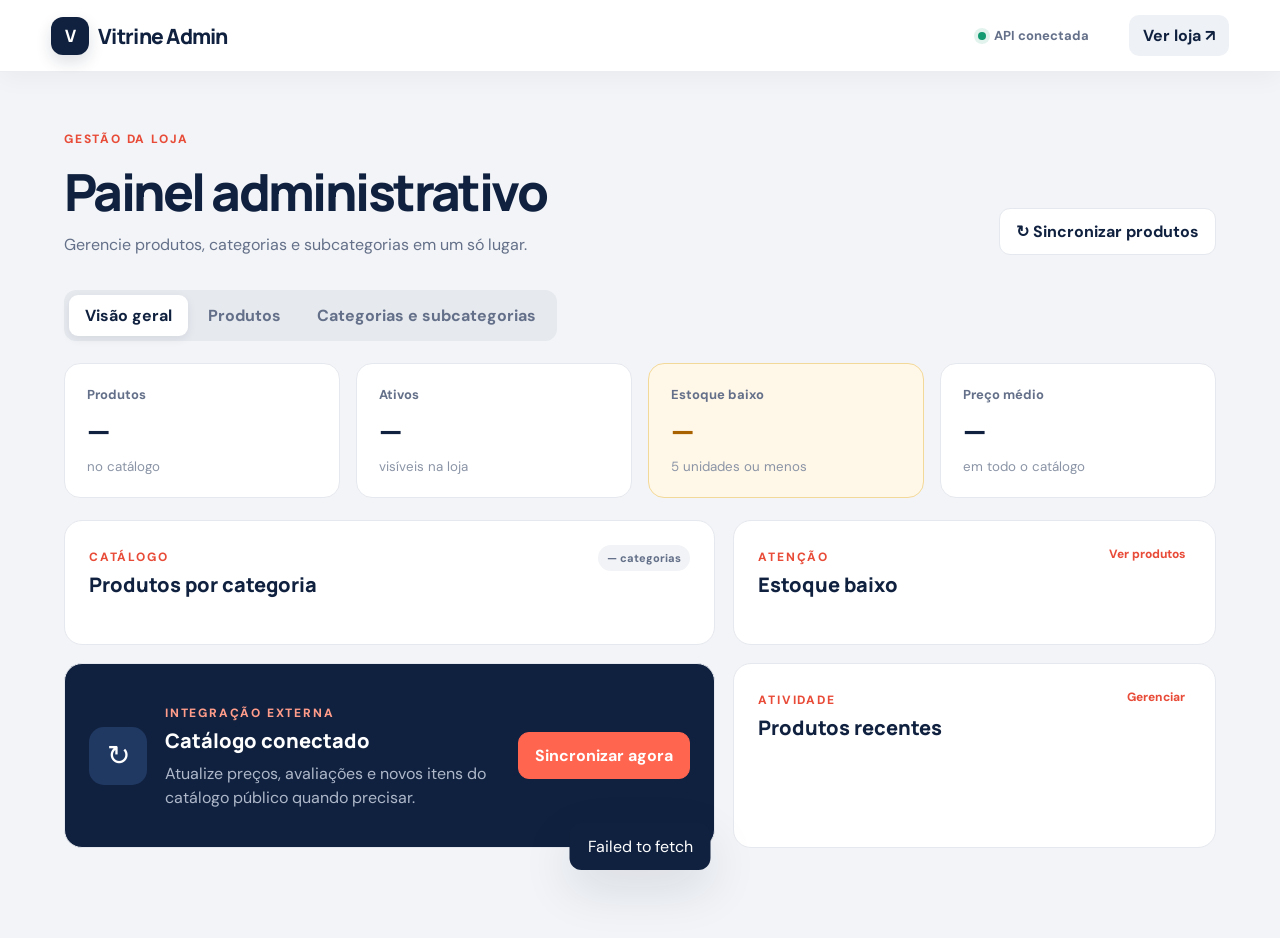
==== commit ffa10d59: "feat: adiciona login checkout e carrossel promocional" ====
--- a/admin.html
+++ b/admin.html
@@ -54,7 +54,7 @@
 
           <article class="admin-card dashboard-card integration-card">
             <div class="integration-symbol">↻</div>
-            <div><span class="eyebrow">INTEGRAÇÃO EXTERNA</span><h2>Fake Store conectada</h2><p>Atualize preços, avaliações e novos itens do catálogo público quando precisar.</p></div>
+            <div><span class="eyebrow">INTEGRAÇÃO EXTERNA</span><h2>Catálogo conectado</h2><p>Atualize preços, avaliações e novos itens do catálogo público quando precisar.</p></div>
             <button class="primary-admin-button" id="dashboardSync" type="button">Sincronizar agora</button>
           </article>
 
@@ -78,7 +78,7 @@
               <tbody id="adminTable"></tbody>
             </table>
           </div>
-          <div class="admin-empty hidden" id="adminEmpty"><p>Nenhum produto cadastrado.</p><button id="emptySync" type="button">Importar da Fake Store</button></div>
+          <div class="admin-empty hidden" id="adminEmpty"><p>Nenhum produto cadastrado.</p><button id="emptySync" type="button">Importar catálogo</button></div>
         </div>
       </section>
 
--- a/styles.css
+++ b/styles.css
@@ -420,3 +420,190 @@
   .category-showcase-grid { grid-template-columns: 1fr; }
   .footer-main { grid-template-columns: 1fr; }
 }
+
+/* Conta do cliente */
+.account-button { min-width: 82px; height: 44px; padding: 0 12px; display: flex; align-items: center; justify-content: center; gap: 7px; color: var(--ink); background: white; border: 1px solid var(--line); border-radius: 12px; text-decoration: none; font-size: 13px; font-weight: 800; transition: .2s; }
+.account-button:hover { border-color: #bbc5d5; box-shadow: 0 6px 16px rgba(16,33,63,.08); transform: translateY(-1px); }
+.account-icon { width: 24px; height: 24px; display: grid; place-items: center; color: white; background: var(--accent); border-radius: 8px; font-size: 12px; }
+
+/* Carrossel promocional */
+.hero-carousel { position: relative; width: 100%; min-width: 0; overflow: hidden; border-radius: 24px; box-shadow: 0 28px 55px rgba(16,33,63,.18); }
+.promo-track { display: flex; transition: transform .55s cubic-bezier(.22,.75,.25,1); }
+.promo-slide { position: relative; min-width: 100%; height: 390px; padding: 38px; display: grid; grid-template-columns: 1.05fr .95fr; align-items: center; overflow: hidden; color: white; background: radial-gradient(circle at 80% 20%, #355889 0, transparent 32%), linear-gradient(135deg, #10213f, #1d3b68); }
+.promo-slide:nth-child(2) { background: radial-gradient(circle at 80% 20%, #ff9e8d 0, transparent 34%), linear-gradient(135deg, #c94434, #ff765f); }
+.promo-slide:nth-child(3) { color: var(--ink); background: radial-gradient(circle at 80% 20%, #fff5cf 0, transparent 38%), linear-gradient(135deg, #f1d27d, #f9e8b6); }
+.promo-copy { position: relative; z-index: 2; }
+.promo-copy > span { font-size: 10px; font-weight: 800; letter-spacing: .16em; opacity: .7; }
+.promo-copy h2 { margin: 12px 0 20px; font: 800 clamp(27px, 2.5vw, 39px)/1.08 Manrope; letter-spacing: -.045em; }
+.promo-copy strong { display: block; margin-bottom: 22px; font: 800 23px Manrope; }
+.promo-copy button { padding: 12px 15px; color: var(--ink); background: white; border: 0; border-radius: 10px; cursor: pointer; font-weight: 800; }
+.promo-slide:nth-child(3) .promo-copy button { color: white; background: var(--ink); }
+.promo-image { position: relative; height: 300px; display: grid; place-items: center; }
+.promo-image img { position: relative; z-index: 2; max-width: 88%; max-height: 88%; object-fit: contain; filter: drop-shadow(0 22px 20px rgba(7,16,32,.24)); mix-blend-mode: multiply; }
+.promo-slide:first-child .promo-image img { mix-blend-mode: screen; }
+.promo-bubble { position: absolute; width: 260px; height: 260px; background: rgba(255,255,255,.86); border-radius: 50%; }
+.promo-controls { position: absolute; z-index: 4; left: 38px; right: 38px; bottom: 20px; display: flex; align-items: center; justify-content: space-between; pointer-events: none; }
+.promo-controls > button { width: 34px; height: 34px; display: grid; place-items: center; color: white; background: rgba(255,255,255,.16); border: 1px solid rgba(255,255,255,.25); border-radius: 50%; cursor: pointer; pointer-events: auto; }
+.promo-dots { display: flex; gap: 7px; pointer-events: auto; }
+.promo-dots button { width: 7px; height: 7px; padding: 0; background: rgba(255,255,255,.45); border: 0; border-radius: 99px; cursor: pointer; transition: .25s; }
+.promo-dots button.active { width: 24px; background: white; }
+
+/* Login */
+.auth-body, .checkout-body { min-height: 100vh; background: #f4f5f7; }
+.simple-header { height: 76px; padding: 0 6vw; display: flex; align-items: center; justify-content: space-between; background: white; border-bottom: 1px solid var(--line); }
+.back-store { color: var(--muted); text-decoration: none; font-size: 13px; font-weight: 800; }
+.back-store:hover { color: var(--ink); }
+.auth-layout { min-height: calc(100vh - 76px); display: grid; grid-template-columns: minmax(0,1.08fr) minmax(460px,.92fr); }
+.auth-showcase { position: relative; padding: clamp(55px,7vw,100px); overflow: hidden; color: white; background: linear-gradient(145deg, #10213f 0%, #1b3966 72%, #294d7f 100%); }
+.auth-showcase .eyebrow { color: #ff9b89; }
+.auth-showcase h1 { max-width: 650px; margin: 18px 0; font: 800 clamp(45px,5vw,72px)/1.02 Manrope; letter-spacing: -.055em; }
+.auth-showcase > p { max-width: 560px; color: #bdc8d9; font-size: 17px; line-height: 1.65; }
+.auth-benefits { position: relative; z-index: 3; margin-top: 35px; display: grid; gap: 13px; color: #e9edf4; font-size: 13px; }
+.auth-benefits span::first-letter { color: #5bd3aa; }
+.auth-visual { position: absolute; right: 7%; bottom: 4%; width: 330px; height: 310px; }
+.auth-orb { position: absolute; inset: 10px; background: var(--accent); border-radius: 50%; opacity: .92; }
+.auth-bag { position: absolute; left: 92px; top: 63px; width: 155px; height: 185px; display: grid; place-items: center; color: var(--ink); background: white; border-radius: 16px 16px 28px 28px; box-shadow: 0 25px 50px rgba(0,0,0,.2); transform: rotate(-6deg); }
+.auth-bag::before { content: ""; position: absolute; top: -44px; width: 72px; height: 55px; border: 10px solid white; border-bottom: 0; border-radius: 50px 50px 0 0; }
+.auth-bag span { font: 800 55px Manrope; }
+.auth-ticket { position: absolute; right: -20px; bottom: 10px; padding: 15px 19px; color: var(--ink); background: #ffe89f; border-radius: 13px; box-shadow: var(--shadow); transform: rotate(4deg); }
+.auth-panel { padding: 50px clamp(25px,6vw,90px); display: grid; place-items: center; background: #f8f7f3; }
+.auth-card { width: min(480px,100%); padding: 34px; background: white; border: 1px solid var(--line); border-radius: 22px; box-shadow: 0 24px 65px rgba(16,33,63,.09); }
+.auth-tabs { margin-bottom: 32px; padding: 5px; display: grid; grid-template-columns: 1fr 1fr; background: #f2f4f7; border-radius: 12px; }
+.auth-tabs button { padding: 10px; color: var(--muted); background: transparent; border: 0; border-radius: 9px; cursor: pointer; font-weight: 800; }
+.auth-tabs button.active { color: var(--ink); background: white; box-shadow: 0 4px 12px rgba(16,33,63,.08); }
+.auth-heading h2 { margin: 8px 0 5px; font: 800 30px Manrope; }
+.auth-heading p, .auth-note, .logged-area p { color: var(--muted); line-height: 1.5; }
+.auth-field { margin-top: 17px; display: grid; gap: 7px; color: var(--muted); font-size: 13px; font-weight: 800; }
+.auth-field input { width: 100%; padding: 13px 14px; color: var(--ink); background: white; border: 1px solid var(--line); border-radius: 11px; outline: 0; }
+.auth-field input:focus { border-color: #98a6bb; box-shadow: 0 0 0 4px rgba(16,33,63,.05); }
+.auth-form-row { margin: 15px 0 20px; display: flex; justify-content: space-between; align-items: center; color: var(--muted); font-size: 12px; }
+.remember { display: flex; align-items: center; gap: 7px; }
+.auth-form-row button { color: var(--accent-dark); background: none; border: 0; cursor: pointer; font-weight: 800; }
+.primary-auth-button, .secondary-auth-button { width: 100%; padding: 14px 18px; display: inline-flex; justify-content: center; color: white; background: var(--accent); border: 0; border-radius: 11px; text-decoration: none; cursor: pointer; font-weight: 800; }
+.primary-auth-button:hover { background: var(--accent-dark); }
+.secondary-auth-button { margin-top: 10px; color: var(--ink); background: #eef1f5; }
+.auth-note { margin: 18px 0 0; text-align: center; font-size: 11px; }
+.logged-area { text-align: center; }
+.logged-area h2 { margin: 10px 0 3px; font: 800 31px Manrope; }
+.account-avatar { width: 72px; height: 72px; margin: 0 auto 20px; display: grid; place-items: center; color: white; background: linear-gradient(135deg,var(--accent),#ff9989); border-radius: 22px; font: 800 28px Manrope; box-shadow: 0 14px 28px rgba(255,101,79,.22); }
+
+/* Checkout */
+.checkout-header { position: sticky; top: 0; z-index: 10; }
+.checkout-secure { color: var(--green); font-size: 12px; font-weight: 800; }
+.checkout-main { max-width: 1240px; margin: 0 auto; padding: 38px 24px 85px; }
+.checkout-steps { max-width: 630px; margin: 0 auto 35px; display: flex; align-items: center; justify-content: center; color: var(--muted); font-size: 12px; font-weight: 800; }
+.checkout-steps span { display: flex; align-items: center; gap: 7px; white-space: nowrap; }
+.checkout-steps b { width: 28px; height: 28px; display: grid; place-items: center; color: white; background: #a9b1bf; border-radius: 50%; }
+.checkout-steps .active b { background: var(--green); }
+.checkout-steps i { width: 70px; height: 1px; margin: 0 10px; background: #ccd2db; }
+.checkout-grid { display: grid; grid-template-columns: minmax(0,1.55fr) minmax(340px,.75fr); gap: 22px; align-items: start; }
+.checkout-forms { display: grid; gap: 18px; }
+.checkout-card { padding: 26px; background: white; border: 1px solid var(--line); border-radius: 18px; box-shadow: 0 10px 30px rgba(16,33,63,.05); }
+.customer-card { display: grid; grid-template-columns: auto 1fr auto; align-items: center; gap: 15px; }
+.customer-card h2, .checkout-card-title h2, .order-summary-title h2 { margin: 5px 0 0; font: 800 21px Manrope; }
+.customer-card p { margin: 3px 0 0; color: var(--muted); }
+.customer-card a, .order-summary-title a { color: var(--accent-dark); font-size: 12px; font-weight: 800; }
+.checkout-card-number { width: 38px; height: 38px; display: grid; place-items: center; color: white; background: var(--green); border-radius: 11px; font-weight: 800; }
+.checkout-card-title, .order-summary-title { display: flex; justify-content: space-between; align-items: start; gap: 14px; }
+.checkout-card-title { justify-content: flex-start; margin-bottom: 23px; }
+.checkout-form-grid, .card-fields { display: grid; grid-template-columns: repeat(2,1fr); gap: 15px; }
+.checkout-form-grid label, .card-fields label { display: grid; gap: 7px; color: var(--muted); font-size: 12px; font-weight: 800; }
+.checkout-form-grid input, .checkout-form-grid select, .card-fields input, .card-fields select { width: 100%; padding: 12px; color: var(--ink); background: white; border: 1px solid var(--line); border-radius: 10px; outline: 0; }
+.checkout-form-grid input:focus, .card-fields input:focus { border-color: #98a6bb; box-shadow: 0 0 0 3px rgba(16,33,63,.05); }
+.wide-field { grid-column: 1 / -1; }
+.shipping-option { margin-top: 20px; padding: 15px; display: grid; grid-template-columns: auto 1fr auto; align-items: center; gap: 12px; background: #eef9f5; border: 1px solid #bce8d8; border-radius: 12px; }
+.shipping-option span strong, .shipping-option span small { display: block; }
+.shipping-option span small { margin-top: 3px; color: var(--muted); }
+.shipping-option b { color: var(--green); }
+.payment-options { margin-bottom: 20px; display: grid; grid-template-columns: repeat(3,1fr); gap: 10px; }
+.payment-option { position: relative; padding: 15px; display: grid; gap: 4px; border: 1px solid var(--line); border-radius: 12px; cursor: pointer; }
+.payment-option.active { border-color: var(--ink); box-shadow: 0 0 0 1px var(--ink); }
+.payment-option input { position: absolute; top: 10px; right: 10px; }
+.payment-option > span { font-size: 22px; }
+.payment-option small { color: var(--muted); font-size: 10px; }
+.order-summary { position: sticky; top: 98px; }
+.checkout-items { max-height: 345px; margin: 20px 0; overflow: auto; border-top: 1px solid var(--line); }
+.checkout-item { padding: 14px 0; display: grid; grid-template-columns: 55px 1fr auto; align-items: center; gap: 11px; border-bottom: 1px solid var(--line); }
+.checkout-item img { width: 55px; height: 58px; padding: 6px; object-fit: contain; background: #f3f4f6; border-radius: 9px; }
+.checkout-item strong, .checkout-item small { display: block; }
+.checkout-item strong { font-size: 12px; line-height: 1.35; }
+.checkout-item small { margin-top: 4px; color: var(--muted); font-size: 10px; }
+.checkout-item b { font-size: 12px; white-space: nowrap; }
+.order-summary dl { margin: 0; }
+.order-summary dl div { padding: 8px 0; display: flex; justify-content: space-between; }
+.order-summary dt { color: var(--muted); }
+.order-summary dd { margin: 0; font-weight: 800; }
+.free-shipping { color: var(--green); }
+.order-summary .checkout-total { margin-top: 8px; padding-top: 17px; border-top: 1px dashed var(--line); font-size: 21px; }
+.checkout-total dt { color: var(--ink); font-weight: 800; }
+.finish-order-button { width: 100%; margin-top: 20px; padding: 15px; display: flex; justify-content: center; gap: 15px; color: white; background: var(--accent); border: 0; border-radius: 11px; cursor: pointer; font-weight: 800; }
+.finish-order-button:hover { background: var(--accent-dark); }
+.order-safe { margin: 14px 0 0; color: var(--muted); text-align: center; font-size: 10px; }
+.checkout-empty, .order-success { max-width: 580px; margin: 70px auto; padding: 50px; text-align: center; background: white; border: 1px solid var(--line); border-radius: 22px; box-shadow: var(--shadow); }
+.checkout-empty > div { font-size: 55px; }
+.checkout-empty h1, .order-success h1 { margin: 12px 0 8px; font: 800 38px Manrope; }
+.checkout-empty p, .order-success p { color: var(--muted); }
+.checkout-empty .primary-auth-button, .order-success .primary-auth-button { width: auto; margin-top: 15px; }
+.success-icon { width: 76px; height: 76px; margin: 0 auto 22px; display: grid; place-items: center; color: white; background: var(--green); border-radius: 50%; font-size: 34px; box-shadow: 0 14px 30px rgba(21,155,114,.22); }
+.success-delivery { margin: 25px 0 10px; padding: 16px; display: flex; justify-content: space-between; background: #eef9f5; border-radius: 12px; }
+.success-delivery span { color: var(--muted); }
+
+@media (max-width: 1180px) {
+  .nav-links { display: none; }
+  .promo-slide { padding: 28px; }
+}
+@media (max-width: 900px) {
+  .auth-layout { grid-template-columns: 1fr; }
+  .auth-showcase { min-height: 470px; padding: 60px 8vw; }
+  .auth-showcase h1 { max-width: 580px; font-size: 52px; }
+  .auth-visual { right: 5%; opacity: .75; transform: scale(.8); transform-origin: bottom right; }
+  .auth-panel { padding: 45px 20px 70px; }
+  .checkout-grid { grid-template-columns: 1fr; }
+  .order-summary { position: static; }
+}
+@media (max-width: 760px) {
+  .account-button { order: 2; min-width: 44px; padding: 0 9px; }
+  .account-button #accountLabel { display: none; }
+  .cart-button { order: 3; margin-left: 0; }
+  .search { order: 4; }
+  .hero-carousel { margin-top: 32px; }
+  .promo-slide { height: 335px; padding: 24px; grid-template-columns: 1.05fr .95fr; }
+  .promo-copy h2 { font-size: 25px; }
+  .promo-image { height: 220px; }
+  .promo-bubble { width: 180px; height: 180px; }
+  .promo-controls { left: 22px; right: 22px; }
+  .simple-header { height: 68px; padding: 0 18px; }
+  .simple-header .brand { font-size: 18px; }
+  .simple-header .brand-mark { width: 34px; height: 34px; }
+  .checkout-secure { display: none; }
+  .auth-layout { min-height: calc(100vh - 68px); }
+  .auth-showcase { min-height: 420px; padding: 48px 24px; }
+  .auth-showcase h1 { font-size: 43px; }
+  .auth-showcase > p { max-width: 440px; }
+  .auth-visual { right: -35px; bottom: -10px; transform: scale(.62); }
+  .auth-card { padding: 25px; }
+  .checkout-main { padding: 26px 14px 60px; }
+  .checkout-steps { margin-bottom: 24px; }
+  .checkout-steps i { width: 20px; margin: 0 5px; }
+  .checkout-steps span { font-size: 0; }
+  .checkout-steps b { font-size: 12px; }
+  .checkout-card { padding: 20px; }
+  .checkout-form-grid, .card-fields { grid-template-columns: 1fr; }
+  .wide-field { grid-column: auto; }
+  .payment-options { grid-template-columns: 1fr; }
+  .payment-option { grid-template-columns: auto 1fr; align-items: center; column-gap: 10px; }
+  .payment-option > span { grid-row: 1 / 3; }
+  .customer-card { grid-template-columns: auto 1fr; }
+  .customer-card > a { grid-column: 2; }
+}
+@media (max-width: 480px) {
+  .promo-slide { height: 355px; grid-template-columns: 1.25fr .75fr; }
+  .promo-copy h2 { font-size: 22px; }
+  .promo-image { margin-right: -35px; }
+  .promo-bubble { width: 145px; height: 145px; }
+  .auth-showcase { min-height: 390px; }
+  .auth-showcase h1 { font-size: 37px; }
+  .auth-benefits { gap: 8px; }
+  .auth-visual { display: none; }
+  .checkout-empty, .order-success { margin: 35px auto; padding: 32px 22px; }
+}
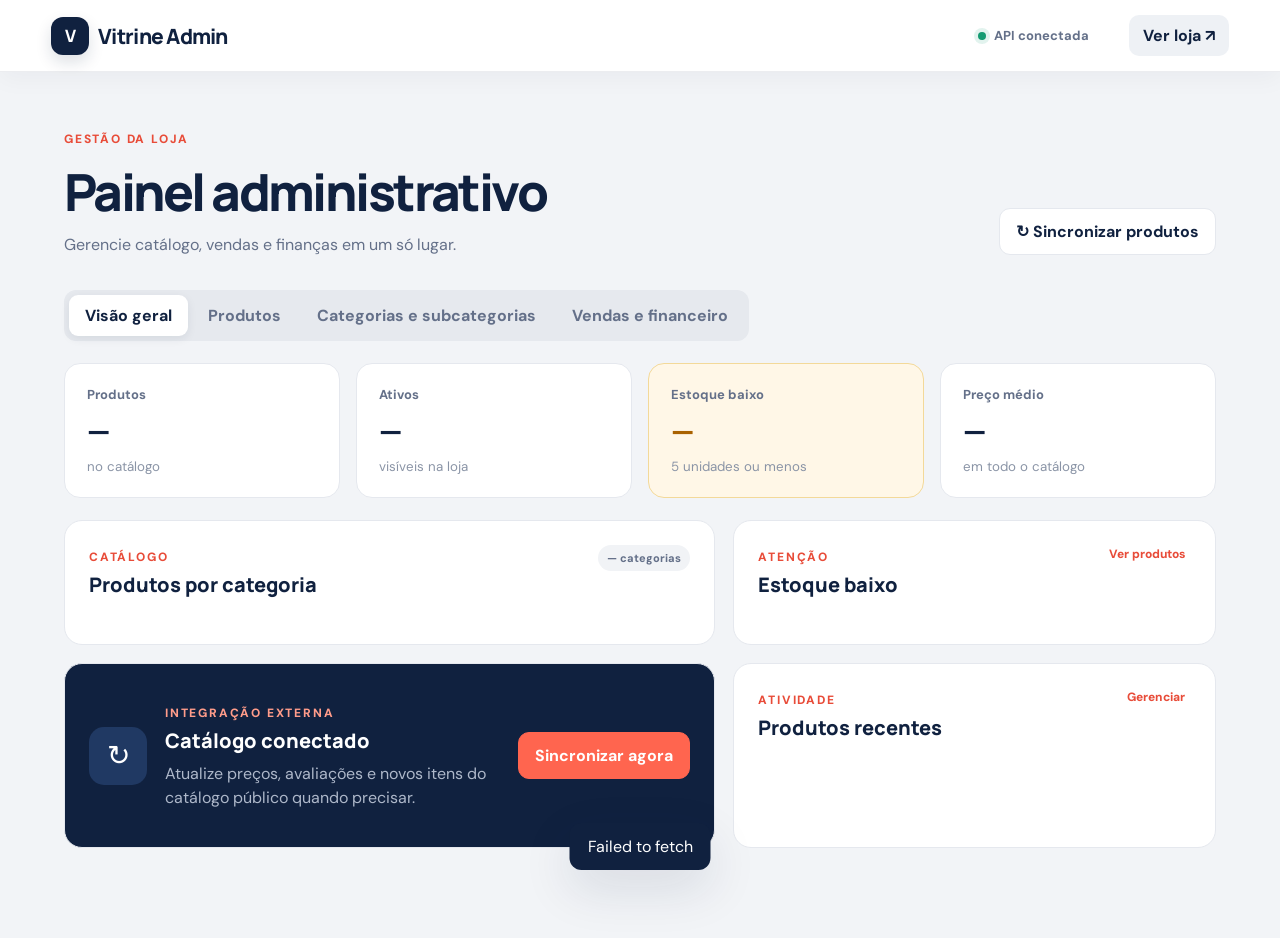
==== commit 600b8bc0: "feat: adiciona relatório financeiro ao painel" ====
--- a/admin.html
+++ b/admin.html
@@ -20,7 +20,7 @@
 
     <main class="admin admin-standalone">
       <div class="admin-topbar">
-        <div><span class="eyebrow">GESTÃO DA LOJA</span><h1>Painel administrativo</h1><p>Gerencie produtos, categorias e subcategorias em um só lugar.</p></div>
+        <div><span class="eyebrow">GESTÃO DA LOJA</span><h1>Painel administrativo</h1><p>Gerencie catálogo, vendas e finanças em um só lugar.</p></div>
         <div class="admin-actions">
           <button class="secondary-admin-button" id="syncProducts" type="button">↻ Sincronizar produtos</button>
           <button class="primary-admin-button hidden" id="newProduct" type="button">＋ Novo produto</button>
@@ -31,6 +31,7 @@
         <button class="active" type="button" data-admin-tab="dashboard">Visão geral</button>
         <button type="button" data-admin-tab="products">Produtos</button>
         <button type="button" data-admin-tab="categories">Categorias e subcategorias</button>
+        <button type="button" data-admin-tab="finance">Vendas e financeiro</button>
       </nav>
 
       <section id="dashboardView">
@@ -101,6 +102,48 @@
             <div class="taxonomy-list" id="subcategoryList"></div>
           </article>
         </div>
+      </section>
+
+      <section class="hidden" id="financeView">
+        <div class="finance-toolbar">
+          <div><span class="eyebrow">DESEMPENHO</span><h2>Relatório de vendas</h2><p>Acompanhe receitas, despesas e resultados da loja.</p></div>
+          <div class="finance-toolbar-actions">
+            <label>Período<select id="reportPeriod"><option value="7">Últimos 7 dias</option><option value="30" selected>Últimos 30 dias</option><option value="90">Últimos 90 dias</option><option value="365">Último ano</option></select></label>
+            <button class="primary-admin-button" id="newExpense" type="button">＋ Nova despesa</button>
+          </div>
+        </div>
+
+        <div class="finance-metrics">
+          <article class="revenue"><span>Faturamento</span><strong id="financeRevenue">R$ 0,00</strong><small id="financeOrders">0 pedidos</small></article>
+          <article class="expense"><span>Despesas</span><strong id="financeExpenses">R$ 0,00</strong><small>custos registrados</small></article>
+          <article class="balance"><span>Saldo líquido</span><strong id="financeBalance">R$ 0,00</strong><small>receitas menos despesas</small></article>
+          <article><span>Ticket médio</span><strong id="financeTicket">R$ 0,00</strong><small id="financeItems">0 itens vendidos</small></article>
+        </div>
+
+        <div class="finance-grid">
+          <article class="admin-card finance-card sales-chart-card">
+            <div class="dashboard-card-title"><div><span class="eyebrow">EVOLUÇÃO</span><h2>Vendas por dia</h2></div><span class="dashboard-chip" id="salesPeriodLabel">30 dias</span></div>
+            <div class="sales-chart" id="salesChart"></div>
+          </article>
+          <article class="admin-card finance-card">
+            <div class="dashboard-card-title"><div><span class="eyebrow">PAGAMENTOS</span><h2>Formas de pagamento</h2></div></div>
+            <div class="payment-breakdown" id="paymentBreakdown"></div>
+          </article>
+          <article class="admin-card finance-card">
+            <div class="dashboard-card-title"><div><span class="eyebrow">DESTAQUES</span><h2>Produtos mais vendidos</h2></div></div>
+            <div class="top-products" id="topProducts"></div>
+          </article>
+          <article class="admin-card finance-card expense-card">
+            <div class="dashboard-card-title"><div><span class="eyebrow">SAÍDAS</span><h2>Despesas registradas</h2></div><button class="text-action" id="expenseShortcut" type="button">Adicionar</button></div>
+            <div class="expense-list" id="expenseList"></div>
+          </article>
+        </div>
+
+        <article class="admin-card orders-card">
+          <div class="admin-card-header"><div><h2>Pedidos recentes</h2><p>Últimas vendas confirmadas no checkout</p></div></div>
+          <div class="table-wrap"><table class="product-table"><thead><tr><th>Pedido</th><th>Cliente</th><th>Data</th><th>Pagamento</th><th>Status</th><th>Total</th></tr></thead><tbody id="recentOrdersTable"></tbody></table></div>
+          <div class="admin-empty hidden" id="ordersEmpty"><p>Nenhuma venda registrada neste período.</p></div>
+        </article>
       </section>
     </main>
 
@@ -144,6 +187,18 @@
       </form>
     </dialog>
 
+    <dialog id="expenseDialog" class="small-form-dialog">
+      <form id="expenseForm">
+        <div class="form-dialog-header"><div><span class="eyebrow">CONTROLE FINANCEIRO</span><h2>Registrar despesa</h2></div><button class="dialog-close" data-close="expenseDialog" type="button" aria-label="Fechar">×</button></div>
+        <label class="standalone-field">Descrição<input id="expenseDescription" required minlength="2" maxlength="160" placeholder="Ex.: Embalagens do mês" /></label>
+        <label class="standalone-field">Categoria<select id="expenseCategory" required><option value="Operacional">Operacional</option><option value="Marketing">Marketing</option><option value="Logística">Logística</option><option value="Tecnologia">Tecnologia</option><option value="Impostos">Impostos</option><option value="Outros">Outros</option></select></label>
+        <label class="standalone-field">Valor (R$)<input id="expenseAmount" type="number" min="0.01" step="0.01" required /></label>
+        <label class="standalone-field">Data<input id="expenseDate" type="date" required /></label>
+        <div class="form-error hidden" id="expenseError"></div>
+        <div class="dialog-actions"><button class="secondary-button" data-close="expenseDialog" type="button">Cancelar</button><button class="primary-button" type="submit">Salvar despesa</button></div>
+      </form>
+    </dialog>
+
     <dialog id="deleteDialog" class="confirm-dialog">
       <form method="dialog"><div class="danger-icon">!</div><h2 id="deleteTitle">Excluir item?</h2><p id="deleteMessage">Esta ação não poderá ser desfeita.</p><div class="dialog-actions"><button value="cancel" class="secondary-button">Cancelar</button><button value="default" class="danger-button" id="confirmDelete">Excluir</button></div></form>
     </dialog>
--- a/styles.css
+++ b/styles.css
@@ -407,7 +407,11 @@
   .footer-brand { grid-column: 1 / -1; }
   .footer-bottom { align-items: flex-start; flex-direction: column; gap: 8px; }
   .admin-header-label { display: none; }
-  .store-link { margin-left: auto; }
+  .admin-header .brand { order: 1; }
+  .admin-header .store-link { order: 2; margin-left: auto; }
+  .admin-tabs { width: 100%; display: flex; overflow-x: auto; scrollbar-width: none; }
+  .admin-tabs::-webkit-scrollbar { display: none; }
+  .admin-tabs button { flex: 0 0 auto; }
   .taxonomy-grid { grid-template-columns: 1fr; }
   .integration-card { grid-template-columns: 48px 1fr; }
   .integration-card button { grid-column: 1 / -1; }
@@ -607,3 +611,65 @@
   .auth-visual { display: none; }
   .checkout-empty, .order-success { margin: 35px auto; padding: 32px 22px; }
 }
+
+/* Relatório de vendas e controle financeiro */
+.finance-toolbar { max-width: 1440px; margin: 0 auto 22px; display: flex; justify-content: space-between; align-items: end; gap: 25px; }
+.finance-toolbar h2 { margin: 7px 0 3px; font: 800 31px Manrope; letter-spacing: -.035em; }
+.finance-toolbar p { margin: 0; color: var(--muted); }
+.finance-toolbar-actions { display: flex; align-items: end; gap: 10px; }
+.finance-toolbar-actions label { display: grid; gap: 6px; color: var(--muted); font-size: 11px; font-weight: 800; text-transform: uppercase; letter-spacing: .05em; }
+.finance-toolbar-actions select { min-width: 175px; padding: 10px 34px 10px 12px; color: var(--ink); background: white; border: 1px solid var(--line); border-radius: 10px; }
+.finance-metrics { max-width: 1440px; margin: 0 auto 18px; display: grid; grid-template-columns: repeat(4,1fr); gap: 13px; }
+.finance-metrics article { position: relative; padding: 22px; overflow: hidden; background: white; border: 1px solid var(--line); border-radius: 15px; }
+.finance-metrics article::before { content: ""; position: absolute; left: 0; top: 0; bottom: 0; width: 4px; background: #9ca7b8; }
+.finance-metrics article.revenue::before { background: var(--green); }
+.finance-metrics article.expense::before { background: var(--accent); }
+.finance-metrics article.balance::before { background: #4267a8; }
+.finance-metrics span, .finance-metrics small { display: block; color: var(--muted); }
+.finance-metrics span { font-size: 12px; font-weight: 800; text-transform: uppercase; letter-spacing: .04em; }
+.finance-metrics strong { display: block; margin: 9px 0 5px; font: 800 27px Manrope; }
+.finance-metrics .revenue strong { color: #087a57; }
+.finance-metrics .expense strong { color: #c44532; }
+.finance-metrics strong.negative { color: #c44532; }
+.finance-grid { max-width: 1440px; margin: 0 auto 18px; display: grid; grid-template-columns: 1.35fr 1fr; gap: 18px; }
+.finance-card { width: 100%; min-height: 310px; padding: 24px; }
+.sales-chart { min-height: 225px; display: flex; align-items: stretch; gap: 9px; overflow-x: auto; }
+.sales-bar-column { min-width: 58px; flex: 1; display: grid; grid-template-rows: 27px 1fr 20px; gap: 7px; align-items: end; text-align: center; }
+.sales-bar-column > strong { overflow: hidden; color: var(--muted); text-overflow: ellipsis; font-size: 9px; }
+.sales-bar-column > div { height: 160px; display: flex; align-items: end; justify-content: center; background: linear-gradient(to top,#f3f5f8 1px,transparent 1px); background-size: 100% 40px; border-bottom: 1px solid var(--line); }
+.sales-bar-column > div span { width: min(32px,70%); min-height: 8px; background: linear-gradient(180deg,#ff8d79,var(--accent)); border-radius: 7px 7px 2px 2px; transition: height .35s; }
+.sales-bar-column small { color: var(--muted); font-size: 10px; }
+.payment-breakdown, .top-products, .expense-list { display: grid; }
+.payment-row, .top-product-row, .expense-row { padding: 13px 0; display: flex; align-items: center; gap: 12px; border-bottom: 1px solid var(--line); }
+.payment-row:last-child, .top-product-row:last-child, .expense-row:last-child { border-bottom: 0; }
+.payment-row > div { flex: 1; display: flex; align-items: center; gap: 11px; }
+.payment-symbol { width: 40px; height: 40px; display: grid; place-items: center; color: #315a9e; background: #eaf1fd; border-radius: 11px; font-size: 18px; }
+.payment-row strong, .payment-row small, .top-product-row strong, .top-product-row small, .expense-row strong, .expense-row small { display: block; }
+.payment-row small, .top-product-row small, .expense-row small { margin-top: 3px; color: var(--muted); font-size: 11px; }
+.payment-row > span { font: 800 17px Manrope; }
+.top-product-row > span { width: 30px; height: 30px; display: grid; place-items: center; color: var(--accent-dark); background: var(--soft-coral); border-radius: 9px; font-weight: 800; }
+.top-product-row > div, .expense-row > div { min-width: 0; flex: 1; }
+.top-product-row strong, .expense-row strong { overflow: hidden; text-overflow: ellipsis; white-space: nowrap; }
+.top-product-row b { white-space: nowrap; }
+.expense-row b { color: #c44532; white-space: nowrap; }
+.expense-row button { width: 28px; height: 28px; display: grid; place-items: center; color: #c44532; background: #fff0ed; border: 0; border-radius: 8px; cursor: pointer; font-size: 17px; }
+.finance-empty { min-height: 160px; padding: 35px 15px; display: grid; place-items: center; color: var(--muted); text-align: center; }
+.orders-card { max-width: 1440px; margin: 0 auto; }
+
+@media (max-width: 1050px) {
+  .finance-metrics { grid-template-columns: repeat(2,1fr); }
+  .finance-grid { grid-template-columns: 1fr; }
+}
+@media (max-width: 760px) {
+  .finance-toolbar { align-items: stretch; flex-direction: column; }
+  .finance-toolbar-actions { align-items: stretch; flex-direction: column; }
+  .finance-toolbar-actions select { width: 100%; }
+  .finance-metrics { grid-template-columns: 1fr 1fr; gap: 10px; }
+  .finance-metrics article { padding: 17px; }
+  .finance-metrics strong { font-size: 21px; }
+  .finance-card { padding: 19px; }
+  .sales-bar-column { min-width: 54px; }
+}
+@media (max-width: 430px) {
+  .finance-metrics { grid-template-columns: 1fr; }
+}
